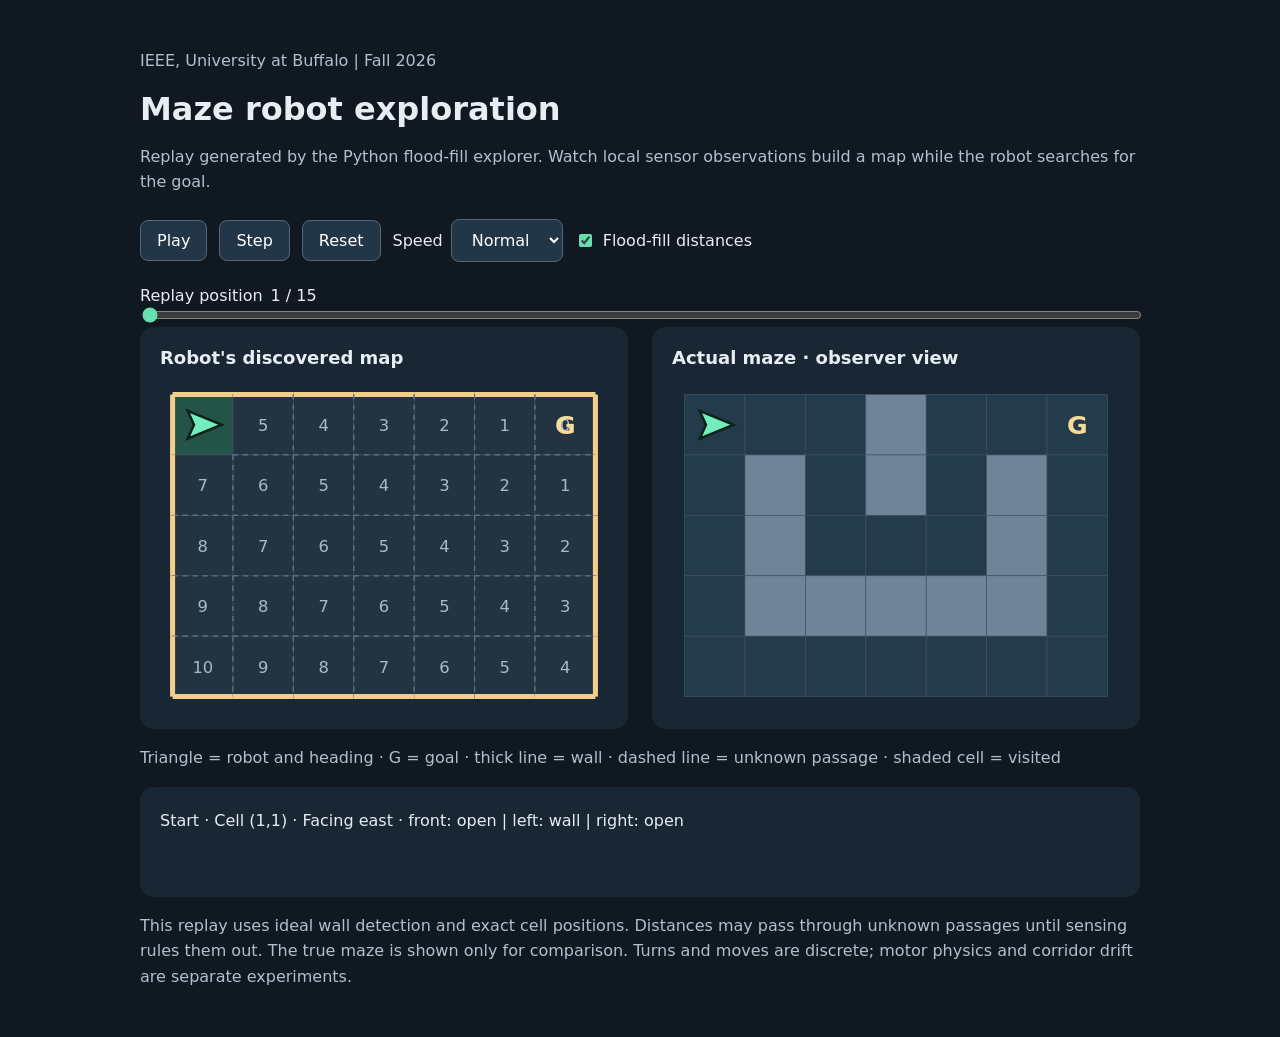
==== index.html @ 9948d383 "Publish visual simulation at GitHub Pages root" ====
<!doctype html>
<html lang="en"><meta charset="utf-8"><meta name="viewport" content="width=device-width,initial-scale=1">
<title>Maze robot exploration</title>
<style>
body{margin:0;background:#101922;color:#e6edf3;font:16px system-ui,sans-serif}main{max-width:1000px;margin:auto;padding:32px}h1{margin:8px 0}p{color:#afc0cf;line-height:1.6}.controls{display:flex;gap:12px;align-items:center;flex-wrap:wrap;margin:24px 0}button,select{font:inherit;padding:10px 16px;border:1px solid #536779;border-radius:8px;background:#233647;color:white;cursor:pointer}button:disabled{opacity:.45;cursor:default}input{max-width:100%;accent-color:#68dfb1}.maps{display:grid;grid-template-columns:1fr 1fr;gap:24px}.panel{padding:20px;background:#192734;border-radius:14px}svg{width:100%;height:auto;display:block}h2{font-size:18px;margin:0 0 14px}.status{min-height:70px;line-height:1.7}label{display:flex;gap:8px;align-items:center}#progress{width:100%}@media(max-width:650px){main{padding:18px}.maps{grid-template-columns:1fr}}
</style>
<main><p>IEEE, University at Buffalo | Fall 2026</p><h1>Maze robot exploration</h1>
<p>Replay generated by the Python flood-fill explorer. Watch local sensor observations build a map while the robot searches for the goal.</p>
<div class="controls"><button id="play">Play</button><button id="step">Step</button><button id="reset">Reset</button><label>Speed <select id="speed"><option value="1000">Slow</option><option value="500" selected>Normal</option><option value="180">Fast</option></select></label><label><input id="numbers" type="checkbox" checked>Flood-fill distances</label></div>
<label for="progress">Replay position <span id="frameLabel"></span></label><input id="progress" type="range" min="0" value="0">
<div class="maps"><section class="panel"><h2>Robot's discovered map</h2><svg id="known" role="img" aria-label="Discovered maze, with robot heading, walls, and flood-fill distances"></svg></section><section class="panel"><h2>Actual maze · observer view</h2><svg id="actual" role="img" aria-label="True maze layout, unavailable to the robot planner"></svg></section></div>
<p>Triangle = robot and heading · G = goal · thick line = wall · dashed line = unknown passage · shaded cell = visited</p>
<div class="panel status" id="status" aria-live="polite"></div>
<p>This replay uses ideal wall detection and exact cell positions. Distances may pass through unknown passages until sensing rules them out. The true maze is shown only for comparison. Turns and moves are discrete; motor physics and corridor drift are separate experiments.</p>
</main>
<script>
const data={"maze": ["#########", "#S..#..G#", "#.#.#.#.#", "#.#...#.#", "#.#####.#", "#.......#", "#########"], "start": [1, 1], "goal": [1, 7], "frames": [{"position": [1, 1], "heading": 1, "readings": [{"sensor": "front", "wall": false}, {"sensor": "left", "wall": true}, {"sensor": "right", "wall": false}], "visited": [[1, 1]], "walls": [[1, 1, 1, false], [1, 2, 3, false], [1, 1, 0, true], [1, 1, 2, false], [2, 1, 0, false]], "distances": [[1, 7, 0], [2, 7, 1], [1, 6, 1], [3, 7, 2], [2, 6, 2], [1, 5, 2], [4, 7, 3], [3, 6, 3], [2, 5, 3], [1, 4, 3], [5, 7, 4], [4, 6, 4], [3, 5, 4], [2, 4, 4], [1, 3, 4], [5, 6, 5], [4, 5, 5], [3, 4, 5], [2, 3, 5], [1, 2, 5], [5, 5, 6], [4, 4, 6], [3, 3, 6], [2, 2, 6], [1, 1, 6], [5, 4, 7], [4, 3, 7], [3, 2, 7], [2, 1, 7], [5, 3, 8], [4, 2, 8], [3, 1, 8], [5, 2, 9], [4, 1, 9], [5, 1, 10]]}, {"position": [1, 2], "heading": 1, "readings": [{"sensor": "front", "wall": false}, {"sensor": "left", "wall": true}, {"sensor": "right", "wall": true}], "visited": [[1, 1], [1, 2]], "walls": [[1, 1, 1, false], [1, 2, 3, false], [1, 1, 0, true], [1, 1, 2, false], [2, 1, 0, false], [1, 2, 1, false], [1, 3, 3, false], [1, 2, 0, true], [1, 2, 2, true], [2, 2, 0, true]], "distances": [[1, 7, 0], [2, 7, 1], [1, 6, 1], [3, 7, 2], [2, 6, 2], [1, 5, 2], [4, 7, 3], [3, 6, 3], [2, 5, 3], [1, 4, 3], [5, 7, 4], [4, 6, 4], [3, 5, 4], [2, 4, 4], [1, 3, 4], [5, 6, 5], [4, 5, 5], [3, 4, 5], [2, 3, 5], [1, 2, 5], [5, 5, 6], [4, 4, 6], [3, 3, 6], [2, 2, 6], [1, 1, 6], [5, 4, 7], [4, 3, 7], [3, 2, 7], [2, 1, 7], [5, 3, 8], [4, 2, 8], [3, 1, 8], [5, 2, 9], [4, 1, 9], [5, 1, 10]]}, {"position": [1, 3], "heading": 1, "readings": [{"sensor": "front", "wall": true}, {"sensor": "left", "wall": true}, {"sensor": "right", "wall": false}], "visited": [[1, 1], [1, 2], [1, 3]], "walls": [[1, 1, 1, false], [1, 2, 3, false], [1, 1, 0, true], [1, 1, 2, false], [2, 1, 0, false], [1, 2, 1, false], [1, 3, 3, false], [1, 2, 0, true], [1, 2, 2, true], [2, 2, 0, true], [1, 3, 1, true], [1, 4, 3, true], [1, 3, 0, true], [1, 3, 2, false], [2, 3, 0, false]], "distances": [[1, 7, 0], [2, 7, 1], [1, 6, 1], [3, 7, 2], [2, 6, 2], [1, 5, 2], [4, 7, 3], [3, 6, 3], [2, 5, 3], [1, 4, 3], [5, 7, 4], [4, 6, 4], [3, 5, 4], [2, 4, 4], [5, 6, 5], [4, 5, 5], [3, 4, 5], [2, 3, 5], [5, 5, 6], [4, 4, 6], [3, 3, 6], [1, 3, 6], [2, 2, 6], [5, 4, 7], [4, 3, 7], [3, 2, 7], [1, 2, 7], [2, 1, 7], [5, 3, 8], [4, 2, 8], [3, 1, 8], [1, 1, 8], [5, 2, 9], [4, 1, 9], [5, 1, 10]]}, {"position": [1, 3], "heading": 2, "readings": [{"sensor": "front", "wall": false}, {"sensor": "left", "wall": true}, {"sensor": "right", "wall": false}], "visited": [[1, 1], [1, 2], [1, 3]], "walls": [[1, 1, 1, false], [1, 2, 3, false], [1, 1, 0, true], [1, 1, 2, false], [2, 1, 0, false], [1, 2, 1, false], [1, 3, 3, false], [1, 2, 0, true], [1, 2, 2, true], [2, 2, 0, true], [1, 3, 1, true], [1, 4, 3, true], [1, 3, 0, true], [1, 3, 2, false], [2, 3, 0, false]], "distances": [[1, 7, 0], [2, 7, 1], [1, 6, 1], [3, 7, 2], [2, 6, 2], [1, 5, 2], [4, 7, 3], [3, 6, 3], [2, 5, 3], [1, 4, 3], [5, 7, 4], [4, 6, 4], [3, 5, 4], [2, 4, 4], [5, 6, 5], [4, 5, 5], [3, 4, 5], [2, 3, 5], [5, 5, 6], [4, 4, 6], [3, 3, 6], [1, 3, 6], [2, 2, 6], [5, 4, 7], [4, 3, 7], [3, 2, 7], [1, 2, 7], [2, 1, 7], [5, 3, 8], [4, 2, 8], [3, 1, 8], [1, 1, 8], [5, 2, 9], [4, 1, 9], [5, 1, 10]]}, {"position": [2, 3], "heading": 2, "readings": [{"sensor": "front", "wall": false}, {"sensor": "left", "wall": true}, {"sensor": "right", "wall": true}], "visited": [[1, 1], [1, 2], [1, 3], [2, 3]], "walls": [[1, 1, 1, false], [1, 2, 3, false], [1, 1, 0, true], [1, 1, 2, false], [2, 1, 0, false], [1, 2, 1, false], [1, 3, 3, false], [1, 2, 0, true], [1, 2, 2, true], [2, 2, 0, true], [1, 3, 1, true], [1, 4, 3, true], [1, 3, 0, true], [1, 3, 2, false], [2, 3, 0, false], [2, 3, 2, false], [3, 3, 0, false], [2, 3, 1, true], [2, 4, 3, true], [2, 3, 3, true], [2, 2, 1, true]], "distances": [[1, 7, 0], [2, 7, 1], [1, 6, 1], [3, 7, 2], [2, 6, 2], [1, 5, 2], [4, 7, 3], [3, 6, 3], [2, 5, 3], [1, 4, 3], [5, 7, 4], [4, 6, 4], [3, 5, 4], [2, 4, 4], [5, 6, 5], [4, 5, 5], [3, 4, 5], [5, 5, 6], [4, 4, 6], [3, 3, 6], [5, 4, 7], [4, 3, 7], [2, 3, 7], [3, 2, 7], [5, 3, 8], [4, 2, 8], [1, 3, 8], [2, 2, 8], [3, 1, 8], [5, 2, 9], [4, 1, 9], [1, 2, 9], [2, 1, 9], [5, 1, 10], [1, 1, 10]]}, {"position": [3, 3], "heading": 2, "readings": [{"sensor": "front", "wall": true}, {"sensor": "left", "wall": false}, {"sensor": "right", "wall": true}], "visited": [[1, 1], [1, 2], [1, 3], [2, 3], [3, 3]], "walls": [[1, 1, 1, false], [1, 2, 3, false], [1, 1, 0, true], [1, 1, 2, false], [2, 1, 0, false], [1, 2, 1, false], [1, 3, 3, false], [1, 2, 0, true], [1, 2, 2, true], [2, 2, 0, true], [1, 3, 1, true], [1, 4, 3, true], [1, 3, 0, true], [1, 3, 2, false], [2, 3, 0, false], [2, 3, 2, false], [3, 3, 0, false], [2, 3, 1, true], [2, 4, 3, true], [2, 3, 3, true], [2, 2, 1, true], [3, 3, 2, true], [4, 3, 0, true], [3, 3, 1, false], [3, 4, 3, false], [3, 3, 3, true], [3, 2, 1, true]], "distances": [[1, 7, 0], [2, 7, 1], [1, 6, 1], [3, 7, 2], [2, 6, 2], [1, 5, 2], [4, 7, 3], [3, 6, 3], [2, 5, 3], [1, 4, 3], [5, 7, 4], [4, 6, 4], [3, 5, 4], [2, 4, 4], [5, 6, 5], [4, 5, 5], [3, 4, 5], [5, 5, 6], [4, 4, 6], [3, 3, 6], [5, 4, 7], [4, 3, 7], [2, 3, 7], [5, 3, 8], [4, 2, 8], [1, 3, 8], [5, 2, 9], [3, 2, 9], [4, 1, 9], [1, 2, 9], [5, 1, 10], [2, 2, 10], [3, 1, 10], [1, 1, 10], [2, 1, 11]]}, {"position": [3, 3], "heading": 1, "readings": [{"sensor": "front", "wall": false}, {"sensor": "left", "wall": false}, {"sensor": "right", "wall": true}], "visited": [[1, 1], [1, 2], [1, 3], [2, 3], [3, 3]], "walls": [[1, 1, 1, false], [1, 2, 3, false], [1, 1, 0, true], [1, 1, 2, false], [2, 1, 0, false], [1, 2, 1, false], [1, 3, 3, false], [1, 2, 0, true], [1, 2, 2, true], [2, 2, 0, true], [1, 3, 1, true], [1, 4, 3, true], [1, 3, 0, true], [1, 3, 2, false], [2, 3, 0, false], [2, 3, 2, false], [3, 3, 0, false], [2, 3, 1, true], [2, 4, 3, true], [2, 3, 3, true], [2, 2, 1, true], [3, 3, 2, true], [4, 3, 0, true], [3, 3, 1, false], [3, 4, 3, false], [3, 3, 3, true], [3, 2, 1, true]], "distances": [[1, 7, 0], [2, 7, 1], [1, 6, 1], [3, 7, 2], [2, 6, 2], [1, 5, 2], [4, 7, 3], [3, 6, 3], [2, 5, 3], [1, 4, 3], [5, 7, 4], [4, 6, 4], [3, 5, 4], [2, 4, 4], [5, 6, 5], [4, 5, 5], [3, 4, 5], [5, 5, 6], [4, 4, 6], [3, 3, 6], [5, 4, 7], [4, 3, 7], [2, 3, 7], [5, 3, 8], [4, 2, 8], [1, 3, 8], [5, 2, 9], [3, 2, 9], [4, 1, 9], [1, 2, 9], [5, 1, 10], [2, 2, 10], [3, 1, 10], [1, 1, 10], [2, 1, 11]]}, {"position": [3, 4], "heading": 1, "readings": [{"sensor": "front", "wall": false}, {"sensor": "left", "wall": true}, {"sensor": "right", "wall": true}], "visited": [[1, 1], [1, 2], [1, 3], [2, 3], [3, 3], [3, 4]], "walls": [[1, 1, 1, false], [1, 2, 3, false], [1, 1, 0, true], [1, 1, 2, false], [2, 1, 0, false], [1, 2, 1, false], [1, 3, 3, false], [1, 2, 0, true], [1, 2, 2, true], [2, 2, 0, true], [1, 3, 1, true], [1, 4, 3, true], [1, 3, 0, true], [1, 3, 2, false], [2, 3, 0, false], [2, 3, 2, false], [3, 3, 0, false], [2, 3, 1, true], [2, 4, 3, true], [2, 3, 3, true], [2, 2, 1, true], [3, 3, 2, true], [4, 3, 0, true], [3, 3, 1, false], [3, 4, 3, false], [3, 3, 3, true], [3, 2, 1, true], [3, 4, 1, false], [3, 5, 3, false], [3, 4, 0, true], [2, 4, 2, true], [3, 4, 2, true], [4, 4, 0, true]], "distances": [[1, 7, 0], [2, 7, 1], [1, 6, 1], [3, 7, 2], [2, 6, 2], [1, 5, 2], [4, 7, 3], [3, 6, 3], [2, 5, 3], [1, 4, 3], [5, 7, 4], [4, 6, 4], [3, 5, 4], [2, 4, 4], [5, 6, 5], [4, 5, 5], [3, 4, 5], [5, 5, 6], [4, 4, 6], [3, 3, 6], [5, 4, 7], [4, 3, 7], [2, 3, 7], [5, 3, 8], [4, 2, 8], [1, 3, 8], [5, 2, 9], [3, 2, 9], [4, 1, 9], [1, 2, 9], [5, 1, 10], [2, 2, 10], [3, 1, 10], [1, 1, 10], [2, 1, 11]]}, {"position": [3, 5], "heading": 1, "readings": [{"sensor": "front", "wall": true}, {"sensor": "left", "wall": false}, {"sensor": "right", "wall": true}], "visited": [[1, 1], [1, 2], [1, 3], [2, 3], [3, 3], [3, 4], [3, 5]], "walls": [[1, 1, 1, false], [1, 2, 3, false], [1, 1, 0, true], [1, 1, 2, false], [2, 1, 0, false], [1, 2, 1, false], [1, 3, 3, false], [1, 2, 0, true], [1, 2, 2, true], [2, 2, 0, true], [1, 3, 1, true], [1, 4, 3, true], [1, 3, 0, true], [1, 3, 2, false], [2, 3, 0, false], [2, 3, 2, false], [3, 3, 0, false], [2, 3, 1, true], [2, 4, 3, true], [2, 3, 3, true], [2, 2, 1, true], [3, 3, 2, true], [4, 3, 0, true], [3, 3, 1, false], [3, 4, 3, false], [3, 3, 3, true], [3, 2, 1, true], [3, 4, 1, false], [3, 5, 3, false], [3, 4, 0, true], [2, 4, 2, true], [3, 4, 2, true], [4, 4, 0, true], [3, 5, 1, true], [3, 6, 3, true], [3, 5, 0, false], [2, 5, 2, false], [3, 5, 2, true], [4, 5, 0, true]], "distances": [[1, 7, 0], [2, 7, 1], [1, 6, 1], [3, 7, 2], [2, 6, 2], [1, 5, 2], [4, 7, 3], [3, 6, 3], [2, 5, 3], [1, 4, 3], [5, 7, 4], [4, 6, 4], [3, 5, 4], [2, 4, 4], [5, 6, 5], [4, 5, 5], [3, 4, 5], [5, 5, 6], [4, 4, 6], [3, 3, 6], [5, 4, 7], [4, 3, 7], [2, 3, 7], [5, 3, 8], [4, 2, 8], [1, 3, 8], [5, 2, 9], [3, 2, 9], [4, 1, 9], [1, 2, 9], [5, 1, 10], [2, 2, 10], [3, 1, 10], [1, 1, 10], [2, 1, 11]]}, {"position": [3, 5], "heading": 0, "readings": [{"sensor": "front", "wall": false}, {"sensor": "left", "wall": false}, {"sensor": "right", "wall": true}], "visited": [[1, 1], [1, 2], [1, 3], [2, 3], [3, 3], [3, 4], [3, 5]], "walls": [[1, 1, 1, false], [1, 2, 3, false], [1, 1, 0, true], [1, 1, 2, false], [2, 1, 0, false], [1, 2, 1, false], [1, 3, 3, false], [1, 2, 0, true], [1, 2, 2, true], [2, 2, 0, true], [1, 3, 1, true], [1, 4, 3, true], [1, 3, 0, true], [1, 3, 2, false], [2, 3, 0, false], [2, 3, 2, false], [3, 3, 0, false], [2, 3, 1, true], [2, 4, 3, true], [2, 3, 3, true], [2, 2, 1, true], [3, 3, 2, true], [4, 3, 0, true], [3, 3, 1, false], [3, 4, 3, false], [3, 3, 3, true], [3, 2, 1, true], [3, 4, 1, false], [3, 5, 3, false], [3, 4, 0, true], [2, 4, 2, true], [3, 4, 2, true], [4, 4, 0, true], [3, 5, 1, true], [3, 6, 3, true], [3, 5, 0, false], [2, 5, 2, false], [3, 5, 2, true], [4, 5, 0, true]], "distances": [[1, 7, 0], [2, 7, 1], [1, 6, 1], [3, 7, 2], [2, 6, 2], [1, 5, 2], [4, 7, 3], [3, 6, 3], [2, 5, 3], [1, 4, 3], [5, 7, 4], [4, 6, 4], [3, 5, 4], [2, 4, 4], [5, 6, 5], [4, 5, 5], [3, 4, 5], [5, 5, 6], [4, 4, 6], [3, 3, 6], [5, 4, 7], [4, 3, 7], [2, 3, 7], [5, 3, 8], [4, 2, 8], [1, 3, 8], [5, 2, 9], [3, 2, 9], [4, 1, 9], [1, 2, 9], [5, 1, 10], [2, 2, 10], [3, 1, 10], [1, 1, 10], [2, 1, 11]]}, {"position": [2, 5], "heading": 0, "readings": [{"sensor": "front", "wall": false}, {"sensor": "left", "wall": true}, {"sensor": "right", "wall": true}], "visited": [[1, 1], [1, 2], [1, 3], [2, 3], [2, 5], [3, 3], [3, 4], [3, 5]], "walls": [[1, 1, 1, false], [1, 2, 3, false], [1, 1, 0, true], [1, 1, 2, false], [2, 1, 0, false], [1, 2, 1, false], [1, 3, 3, false], [1, 2, 0, true], [1, 2, 2, true], [2, 2, 0, true], [1, 3, 1, true], [1, 4, 3, true], [1, 3, 0, true], [1, 3, 2, false], [2, 3, 0, false], [2, 3, 2, false], [3, 3, 0, false], [2, 3, 1, true], [2, 4, 3, true], [2, 3, 3, true], [2, 2, 1, true], [3, 3, 2, true], [4, 3, 0, true], [3, 3, 1, false], [3, 4, 3, false], [3, 3, 3, true], [3, 2, 1, true], [3, 4, 1, false], [3, 5, 3, false], [3, 4, 0, true], [2, 4, 2, true], [3, 4, 2, true], [4, 4, 0, true], [3, 5, 1, true], [3, 6, 3, true], [3, 5, 0, false], [2, 5, 2, false], [3, 5, 2, true], [4, 5, 0, true], [2, 5, 0, false], [1, 5, 2, false], [2, 5, 3, true], [2, 4, 1, true], [2, 5, 1, true], [2, 6, 3, true]], "distances": [[1, 7, 0], [2, 7, 1], [1, 6, 1], [3, 7, 2], [2, 6, 2], [1, 5, 2], [4, 7, 3], [3, 6, 3], [2, 5, 3], [1, 4, 3], [5, 7, 4], [4, 6, 4], [3, 5, 4], [2, 4, 4], [5, 6, 5], [4, 5, 5], [3, 4, 5], [5, 5, 6], [4, 4, 6], [3, 3, 6], [5, 4, 7], [4, 3, 7], [2, 3, 7], [5, 3, 8], [4, 2, 8], [1, 3, 8], [5, 2, 9], [3, 2, 9], [4, 1, 9], [1, 2, 9], [5, 1, 10], [2, 2, 10], [3, 1, 10], [1, 1, 10], [2, 1, 11]]}, {"position": [1, 5], "heading": 0, "readings": [{"sensor": "front", "wall": true}, {"sensor": "left", "wall": true}, {"sensor": "right", "wall": false}], "visited": [[1, 1], [1, 2], [1, 3], [1, 5], [2, 3], [2, 5], [3, 3], [3, 4], [3, 5]], "walls": [[1, 1, 1, false], [1, 2, 3, false], [1, 1, 0, true], [1, 1, 2, false], [2, 1, 0, false], [1, 2, 1, false], [1, 3, 3, false], [1, 2, 0, true], [1, 2, 2, true], [2, 2, 0, true], [1, 3, 1, true], [1, 4, 3, true], [1, 3, 0, true], [1, 3, 2, false], [2, 3, 0, false], [2, 3, 2, false], [3, 3, 0, false], [2, 3, 1, true], [2, 4, 3, true], [2, 3, 3, true], [2, 2, 1, true], [3, 3, 2, true], [4, 3, 0, true], [3, 3, 1, false], [3, 4, 3, false], [3, 3, 3, true], [3, 2, 1, true], [3, 4, 1, false], [3, 5, 3, false], [3, 4, 0, true], [2, 4, 2, true], [3, 4, 2, true], [4, 4, 0, true], [3, 5, 1, true], [3, 6, 3, true], [3, 5, 0, false], [2, 5, 2, false], [3, 5, 2, true], [4, 5, 0, true], [2, 5, 0, false], [1, 5, 2, false], [2, 5, 3, true], [2, 4, 1, true], [2, 5, 1, true], [2, 6, 3, true], [1, 5, 0, true], [1, 5, 3, true], [1, 4, 1, true], [1, 5, 1, false], [1, 6, 3, false]], "distances": [[1, 7, 0], [2, 7, 1], [1, 6, 1], [3, 7, 2], [2, 6, 2], [1, 5, 2], [4, 7, 3], [3, 6, 3], [2, 5, 3], [5, 7, 4], [4, 6, 4], [3, 5, 4], [5, 6, 5], [4, 5, 5], [3, 4, 5], [5, 5, 6], [4, 4, 6], [3, 3, 6], [5, 4, 7], [4, 3, 7], [2, 3, 7], [5, 3, 8], [4, 2, 8], [1, 3, 8], [5, 2, 9], [3, 2, 9], [4, 1, 9], [1, 2, 9], [5, 1, 10], [2, 2, 10], [3, 1, 10], [1, 1, 10], [2, 1, 11]]}, {"position": [1, 5], "heading": 1, "readings": [{"sensor": "front", "wall": false}, {"sensor": "left", "wall": true}, {"sensor": "right", "wall": false}], "visited": [[1, 1], [1, 2], [1, 3], [1, 5], [2, 3], [2, 5], [3, 3], [3, 4], [3, 5]], "walls": [[1, 1, 1, false], [1, 2, 3, false], [1, 1, 0, true], [1, 1, 2, false], [2, 1, 0, false], [1, 2, 1, false], [1, 3, 3, false], [1, 2, 0, true], [1, 2, 2, true], [2, 2, 0, true], [1, 3, 1, true], [1, 4, 3, true], [1, 3, 0, true], [1, 3, 2, false], [2, 3, 0, false], [2, 3, 2, false], [3, 3, 0, false], [2, 3, 1, true], [2, 4, 3, true], [2, 3, 3, true], [2, 2, 1, true], [3, 3, 2, true], [4, 3, 0, true], [3, 3, 1, false], [3, 4, 3, false], [3, 3, 3, true], [3, 2, 1, true], [3, 4, 1, false], [3, 5, 3, false], [3, 4, 0, true], [2, 4, 2, true], [3, 4, 2, true], [4, 4, 0, true], [3, 5, 1, true], [3, 6, 3, true], [3, 5, 0, false], [2, 5, 2, false], [3, 5, 2, true], [4, 5, 0, true], [2, 5, 0, false], [1, 5, 2, false], [2, 5, 3, true], [2, 4, 1, true], [2, 5, 1, true], [2, 6, 3, true], [1, 5, 0, true], [1, 5, 3, true], [1, 4, 1, true], [1, 5, 1, false], [1, 6, 3, false]], "distances": [[1, 7, 0], [2, 7, 1], [1, 6, 1], [3, 7, 2], [2, 6, 2], [1, 5, 2], [4, 7, 3], [3, 6, 3], [2, 5, 3], [5, 7, 4], [4, 6, 4], [3, 5, 4], [5, 6, 5], [4, 5, 5], [3, 4, 5], [5, 5, 6], [4, 4, 6], [3, 3, 6], [5, 4, 7], [4, 3, 7], [2, 3, 7], [5, 3, 8], [4, 2, 8], [1, 3, 8], [5, 2, 9], [3, 2, 9], [4, 1, 9], [1, 2, 9], [5, 1, 10], [2, 2, 10], [3, 1, 10], [1, 1, 10], [2, 1, 11]]}, {"position": [1, 6], "heading": 1, "readings": [{"sensor": "front", "wall": false}, {"sensor": "left", "wall": true}, {"sensor": "right", "wall": true}], "visited": [[1, 1], [1, 2], [1, 3], [1, 5], [1, 6], [2, 3], [2, 5], [3, 3], [3, 4], [3, 5]], "walls": [[1, 1, 1, false], [1, 2, 3, false], [1, 1, 0, true], [1, 1, 2, false], [2, 1, 0, false], [1, 2, 1, false], [1, 3, 3, false], [1, 2, 0, true], [1, 2, 2, true], [2, 2, 0, true], [1, 3, 1, true], [1, 4, 3, true], [1, 3, 0, true], [1, 3, 2, false], [2, 3, 0, false], [2, 3, 2, false], [3, 3, 0, false], [2, 3, 1, true], [2, 4, 3, true], [2, 3, 3, true], [2, 2, 1, true], [3, 3, 2, true], [4, 3, 0, true], [3, 3, 1, false], [3, 4, 3, false], [3, 3, 3, true], [3, 2, 1, true], [3, 4, 1, false], [3, 5, 3, false], [3, 4, 0, true], [2, 4, 2, true], [3, 4, 2, true], [4, 4, 0, true], [3, 5, 1, true], [3, 6, 3, true], [3, 5, 0, false], [2, 5, 2, false], [3, 5, 2, true], [4, 5, 0, true], [2, 5, 0, false], [1, 5, 2, false], [2, 5, 3, true], [2, 4, 1, true], [2, 5, 1, true], [2, 6, 3, true], [1, 5, 0, true], [1, 5, 3, true], [1, 4, 1, true], [1, 5, 1, false], [1, 6, 3, false], [1, 6, 1, false], [1, 7, 3, false], [1, 6, 0, true], [1, 6, 2, true], [2, 6, 0, true]], "distances": [[1, 7, 0], [2, 7, 1], [1, 6, 1], [3, 7, 2], [2, 6, 2], [1, 5, 2], [4, 7, 3], [3, 6, 3], [2, 5, 3], [5, 7, 4], [4, 6, 4], [3, 5, 4], [5, 6, 5], [4, 5, 5], [3, 4, 5], [5, 5, 6], [4, 4, 6], [3, 3, 6], [5, 4, 7], [4, 3, 7], [2, 3, 7], [5, 3, 8], [4, 2, 8], [1, 3, 8], [5, 2, 9], [3, 2, 9], [4, 1, 9], [1, 2, 9], [5, 1, 10], [2, 2, 10], [3, 1, 10], [1, 1, 10], [2, 1, 11]]}, {"position": [1, 7], "heading": 1, "readings": [{"sensor": "front", "wall": true}, {"sensor": "left", "wall": true}, {"sensor": "right", "wall": false}], "visited": [[1, 1], [1, 2], [1, 3], [1, 5], [1, 6], [1, 7], [2, 3], [2, 5], [3, 3], [3, 4], [3, 5]], "walls": [[1, 1, 1, false], [1, 2, 3, false], [1, 1, 0, true], [1, 1, 2, false], [2, 1, 0, false], [1, 2, 1, false], [1, 3, 3, false], [1, 2, 0, true], [1, 2, 2, true], [2, 2, 0, true], [1, 3, 1, true], [1, 4, 3, true], [1, 3, 0, true], [1, 3, 2, false], [2, 3, 0, false], [2, 3, 2, false], [3, 3, 0, false], [2, 3, 1, true], [2, 4, 3, true], [2, 3, 3, true], [2, 2, 1, true], [3, 3, 2, true], [4, 3, 0, true], [3, 3, 1, false], [3, 4, 3, false], [3, 3, 3, true], [3, 2, 1, true], [3, 4, 1, false], [3, 5, 3, false], [3, 4, 0, true], [2, 4, 2, true], [3, 4, 2, true], [4, 4, 0, true], [3, 5, 1, true], [3, 6, 3, true], [3, 5, 0, false], [2, 5, 2, false], [3, 5, 2, true], [4, 5, 0, true], [2, 5, 0, false], [1, 5, 2, false], [2, 5, 3, true], [2, 4, 1, true], [2, 5, 1, true], [2, 6, 3, true], [1, 5, 0, true], [1, 5, 3, true], [1, 4, 1, true], [1, 5, 1, false], [1, 6, 3, false], [1, 6, 1, false], [1, 7, 3, false], [1, 6, 0, true], [1, 6, 2, true], [2, 6, 0, true], [1, 7, 1, true], [1, 7, 0, true], [1, 7, 2, false], [2, 7, 0, false]], "distances": [[1, 7, 0], [2, 7, 1], [1, 6, 1], [3, 7, 2], [2, 6, 2], [1, 5, 2], [4, 7, 3], [3, 6, 3], [2, 5, 3], [5, 7, 4], [4, 6, 4], [3, 5, 4], [5, 6, 5], [4, 5, 5], [3, 4, 5], [5, 5, 6], [4, 4, 6], [3, 3, 6], [5, 4, 7], [4, 3, 7], [2, 3, 7], [5, 3, 8], [4, 2, 8], [1, 3, 8], [5, 2, 9], [3, 2, 9], [4, 1, 9], [1, 2, 9], [5, 1, 10], [2, 2, 10], [3, 1, 10], [1, 1, 10], [2, 1, 11]]}], "moves": 10};
if(!data){document.getElementById('status').textContent='Run python export_visual.py, then open visual_sim.html.';}
else {
let frame=0,timer=null;const $=id=>document.getElementById(id),ns='http://www.w3.org/2000/svg';
function element(tag,attributes,parent,text){let node=document.createElementNS(ns,tag);for(const [k,v]of Object.entries(attributes))node.setAttribute(k,v);if(text!==undefined)node.textContent=text;parent.appendChild(node);return node;}
function draw(id,truth){const svg=$(id),f=data.frames[frame],rows=data.maze.length-2,cols=data.maze[0].length-2,s=48,p=10;svg.replaceChildren();svg.setAttribute('viewBox',`0 0 ${cols*s+2*p} ${rows*s+2*p}`);const visited=new Set(f.visited.map(c=>c.join(','))),walls=new Map(f.walls.map(([r,c,d,w])=>[`${r},${c},${d}`,w])),dist=new Map(f.distances.map(([r,c,n])=>[`${r},${c}`,n]));
for(let r=1;r<=rows;r++)for(let c=1;c<=cols;c++){let x=p+(c-1)*s,y=p+(r-1)*s,key=`${r},${c}`;element('rect',{x,y,width:s,height:s,fill:truth?(data.maze[r][c]==='#'?'#708499':'#243b4b'):(visited.has(key)?'#245448':'#233342'),stroke:'#425466','stroke-width':.5},svg);if(!truth&&$('numbers').checked&&dist.has(key))element('text',{x:x+s/2,y:y+s/2+5,'text-anchor':'middle',fill:'#a7bbca','font-size':13},svg,dist.get(key));
if(!truth)for(let d=0;d<4;d++){const boundary=(d===0&&r===1)||(d===1&&c===cols)||(d===2&&r===rows)||(d===3&&c===1);const wall=boundary?true:walls.get(`${key},${d}`);if(wall===false)continue;const ends=[[x,y,x+s,y],[x+s,y,x+s,y+s],[x,y+s,x+s,y+s],[x,y,x,y+s]][d];element('line',{x1:ends[0],y1:ends[1],x2:ends[2],y2:ends[3],stroke:wall?'#f1cf8b':'#607183','stroke-width':wall?4:1,'stroke-dasharray':wall?'none':'4 4'},svg);}}
let [gr,gc]=data.goal;element('text',{x:p+(gc-.5)*s,y:p+(gr-.5)*s+7,'text-anchor':'middle',fill:'#f7db99','font-size':20,'font-weight':'bold'},svg,'G');const[r,c]=f.position,cx=p+(c-.5)*s,cy=p+(r-.5)*s;element('polygon',{points:'0,-15 11,12 0,7 -11,12',transform:`translate(${cx} ${cy}) rotate(${f.heading*90})`,fill:'#72efbf',stroke:'#0d201a','stroke-width':2},svg);}
function render(){const f=data.frames[frame];draw('known',false);draw('actual',true);$('progress').value=frame;$('frameLabel').textContent=`${frame+1} / ${data.frames.length}`;$('step').disabled=frame===data.frames.length-1;const previous=frame?data.frames[frame-1]:null;let action=!previous?'Start':previous.position.join(',')===f.position.join(',')?'Turn and re-sense':'Move, sense, and replan';$('status').textContent=`${action} · Cell (${f.position}) · Facing ${['north','east','south','west'][f.heading]} · ${f.readings.map(v=>v.sensor+': '+(v.wall?'wall':'open')).join(' | ')}${frame===data.frames.length-1?' · Goal reached in '+data.moves+' moves.':''}`;}
function pause(){clearInterval(timer);timer=null;$('play').textContent='Play';}
function advance(){if(frame<data.frames.length-1){frame++;render();}if(frame===data.frames.length-1)pause();}
function play(){if(frame===data.frames.length-1)frame=0;render();$('play').textContent='Pause';timer=setInterval(advance,Number($('speed').value));}
$('play').onclick=()=>timer?pause():play();$('step').onclick=()=>{pause();advance();};$('reset').onclick=()=>{pause();frame=0;render();};$('progress').max=data.frames.length-1;$('progress').oninput=()=>{pause();frame=Number($('progress').value);render();};$('numbers').onchange=render;$('speed').onchange=()=>{if(timer){pause();play();}};render();
}
</script></html>
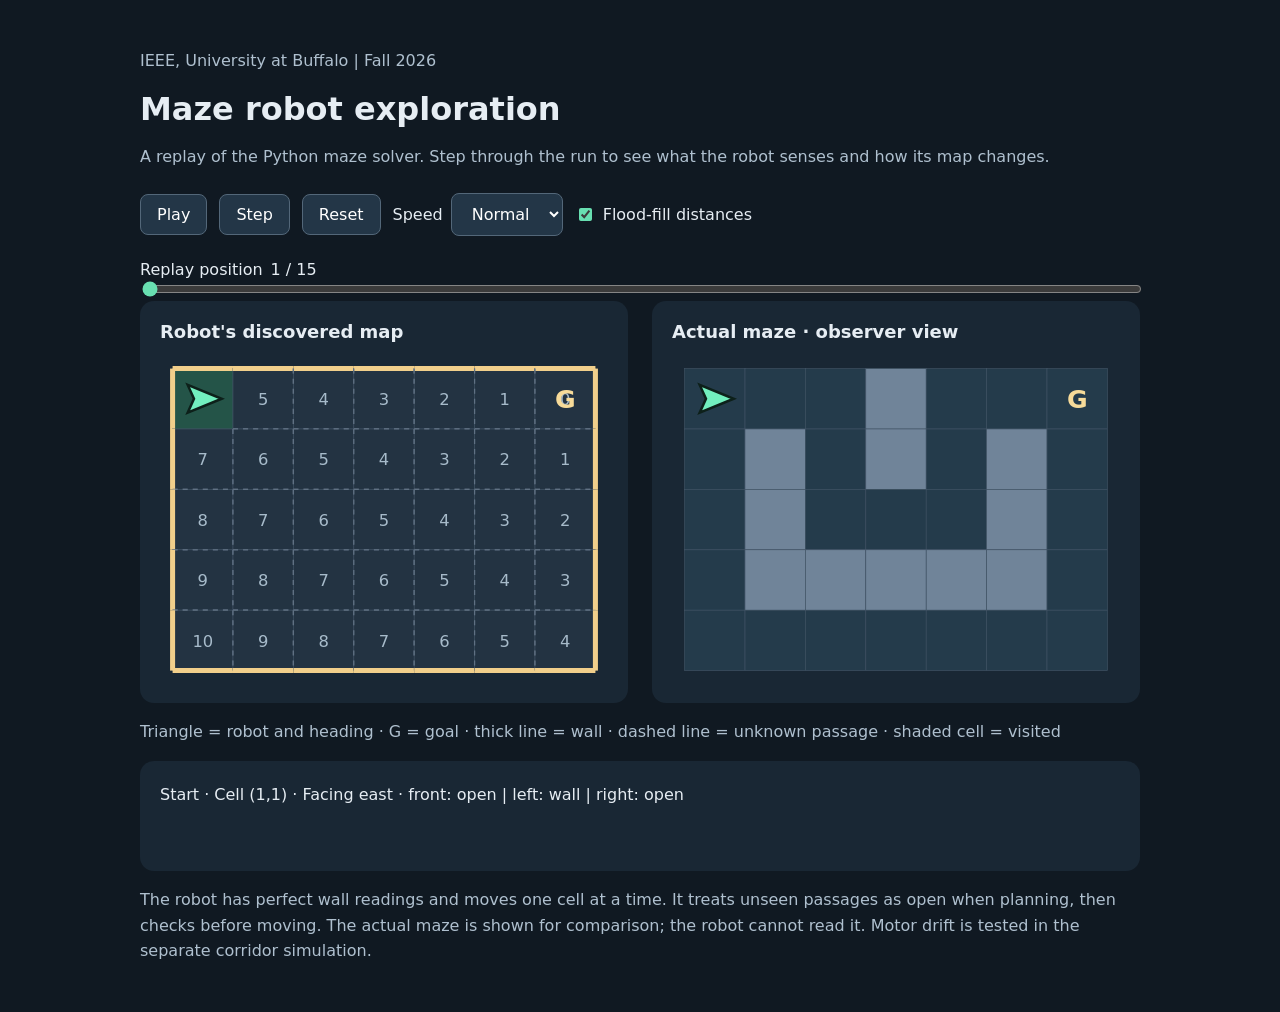
==== commit df61d124: "fix: reject mazes with no interior cells" ====
--- a/index.html
+++ b/index.html
@@ -1,32 +1,6674 @@
-<!doctype html>
-<html lang="en"><meta charset="utf-8"><meta name="viewport" content="width=device-width,initial-scale=1">
-<title>Maze robot exploration</title>
-<style>
-body{margin:0;background:#101922;color:#e6edf3;font:16px system-ui,sans-serif}main{max-width:1000px;margin:auto;padding:32px}h1{margin:8px 0}p{color:#afc0cf;line-height:1.6}.controls{display:flex;gap:12px;align-items:center;flex-wrap:wrap;margin:24px 0}button,select{font:inherit;padding:10px 16px;border:1px solid #536779;border-radius:8px;background:#233647;color:white;cursor:pointer}button:disabled{opacity:.45;cursor:default}input{max-width:100%;accent-color:#68dfb1}.maps{display:grid;grid-template-columns:1fr 1fr;gap:24px}.panel{padding:20px;background:#192734;border-radius:14px}svg{width:100%;height:auto;display:block}h2{font-size:18px;margin:0 0 14px}.status{min-height:70px;line-height:1.7}label{display:flex;gap:8px;align-items:center}#progress{width:100%}@media(max-width:650px){main{padding:18px}.maps{grid-template-columns:1fr}}
-</style>
-<main><p>IEEE, University at Buffalo | Fall 2026</p><h1>Maze robot exploration</h1>
-<p>Replay generated by the Python flood-fill explorer. Watch local sensor observations build a map while the robot searches for the goal.</p>
-<div class="controls"><button id="play">Play</button><button id="step">Step</button><button id="reset">Reset</button><label>Speed <select id="speed"><option value="1000">Slow</option><option value="500" selected>Normal</option><option value="180">Fast</option></select></label><label><input id="numbers" type="checkbox" checked>Flood-fill distances</label></div>
-<label for="progress">Replay position <span id="frameLabel"></span></label><input id="progress" type="range" min="0" value="0">
-<div class="maps"><section class="panel"><h2>Robot's discovered map</h2><svg id="known" role="img" aria-label="Discovered maze, with robot heading, walls, and flood-fill distances"></svg></section><section class="panel"><h2>Actual maze · observer view</h2><svg id="actual" role="img" aria-label="True maze layout, unavailable to the robot planner"></svg></section></div>
-<p>Triangle = robot and heading · G = goal · thick line = wall · dashed line = unknown passage · shaded cell = visited</p>
-<div class="panel status" id="status" aria-live="polite"></div>
-<p>This replay uses ideal wall detection and exact cell positions. Distances may pass through unknown passages until sensing rules them out. The true maze is shown only for comparison. Turns and moves are discrete; motor physics and corridor drift are separate experiments.</p>
-</main>
-<script>
-const data={"maze": ["#########", "#S..#..G#", "#.#.#.#.#", "#.#...#.#", "#.#####.#", "#.......#", "#########"], "start": [1, 1], "goal": [1, 7], "frames": [{"position": [1, 1], "heading": 1, "readings": [{"sensor": "front", "wall": false}, {"sensor": "left", "wall": true}, {"sensor": "right", "wall": false}], "visited": [[1, 1]], "walls": [[1, 1, 1, false], [1, 2, 3, false], [1, 1, 0, true], [1, 1, 2, false], [2, 1, 0, false]], "distances": [[1, 7, 0], [2, 7, 1], [1, 6, 1], [3, 7, 2], [2, 6, 2], [1, 5, 2], [4, 7, 3], [3, 6, 3], [2, 5, 3], [1, 4, 3], [5, 7, 4], [4, 6, 4], [3, 5, 4], [2, 4, 4], [1, 3, 4], [5, 6, 5], [4, 5, 5], [3, 4, 5], [2, 3, 5], [1, 2, 5], [5, 5, 6], [4, 4, 6], [3, 3, 6], [2, 2, 6], [1, 1, 6], [5, 4, 7], [4, 3, 7], [3, 2, 7], [2, 1, 7], [5, 3, 8], [4, 2, 8], [3, 1, 8], [5, 2, 9], [4, 1, 9], [5, 1, 10]]}, {"position": [1, 2], "heading": 1, "readings": [{"sensor": "front", "wall": false}, {"sensor": "left", "wall": true}, {"sensor": "right", "wall": true}], "visited": [[1, 1], [1, 2]], "walls": [[1, 1, 1, false], [1, 2, 3, false], [1, 1, 0, true], [1, 1, 2, false], [2, 1, 0, false], [1, 2, 1, false], [1, 3, 3, false], [1, 2, 0, true], [1, 2, 2, true], [2, 2, 0, true]], "distances": [[1, 7, 0], [2, 7, 1], [1, 6, 1], [3, 7, 2], [2, 6, 2], [1, 5, 2], [4, 7, 3], [3, 6, 3], [2, 5, 3], [1, 4, 3], [5, 7, 4], [4, 6, 4], [3, 5, 4], [2, 4, 4], [1, 3, 4], [5, 6, 5], [4, 5, 5], [3, 4, 5], [2, 3, 5], [1, 2, 5], [5, 5, 6], [4, 4, 6], [3, 3, 6], [2, 2, 6], [1, 1, 6], [5, 4, 7], [4, 3, 7], [3, 2, 7], [2, 1, 7], [5, 3, 8], [4, 2, 8], [3, 1, 8], [5, 2, 9], [4, 1, 9], [5, 1, 10]]}, {"position": [1, 3], "heading": 1, "readings": [{"sensor": "front", "wall": true}, {"sensor": "left", "wall": true}, {"sensor": "right", "wall": false}], "visited": [[1, 1], [1, 2], [1, 3]], "walls": [[1, 1, 1, false], [1, 2, 3, false], [1, 1, 0, true], [1, 1, 2, false], [2, 1, 0, false], [1, 2, 1, false], [1, 3, 3, false], [1, 2, 0, true], [1, 2, 2, true], [2, 2, 0, true], [1, 3, 1, true], [1, 4, 3, true], [1, 3, 0, true], [1, 3, 2, false], [2, 3, 0, false]], "distances": [[1, 7, 0], [2, 7, 1], [1, 6, 1], [3, 7, 2], [2, 6, 2], [1, 5, 2], [4, 7, 3], [3, 6, 3], [2, 5, 3], [1, 4, 3], [5, 7, 4], [4, 6, 4], [3, 5, 4], [2, 4, 4], [5, 6, 5], [4, 5, 5], [3, 4, 5], [2, 3, 5], [5, 5, 6], [4, 4, 6], [3, 3, 6], [1, 3, 6], [2, 2, 6], [5, 4, 7], [4, 3, 7], [3, 2, 7], [1, 2, 7], [2, 1, 7], [5, 3, 8], [4, 2, 8], [3, 1, 8], [1, 1, 8], [5, 2, 9], [4, 1, 9], [5, 1, 10]]}, {"position": [1, 3], "heading": 2, "readings": [{"sensor": "front", "wall": false}, {"sensor": "left", "wall": true}, {"sensor": "right", "wall": false}], "visited": [[1, 1], [1, 2], [1, 3]], "walls": [[1, 1, 1, false], [1, 2, 3, false], [1, 1, 0, true], [1, 1, 2, false], [2, 1, 0, false], [1, 2, 1, false], [1, 3, 3, false], [1, 2, 0, true], [1, 2, 2, true], [2, 2, 0, true], [1, 3, 1, true], [1, 4, 3, true], [1, 3, 0, true], [1, 3, 2, false], [2, 3, 0, false]], "distances": [[1, 7, 0], [2, 7, 1], [1, 6, 1], [3, 7, 2], [2, 6, 2], [1, 5, 2], [4, 7, 3], [3, 6, 3], [2, 5, 3], [1, 4, 3], [5, 7, 4], [4, 6, 4], [3, 5, 4], [2, 4, 4], [5, 6, 5], [4, 5, 5], [3, 4, 5], [2, 3, 5], [5, 5, 6], [4, 4, 6], [3, 3, 6], [1, 3, 6], [2, 2, 6], [5, 4, 7], [4, 3, 7], [3, 2, 7], [1, 2, 7], [2, 1, 7], [5, 3, 8], [4, 2, 8], [3, 1, 8], [1, 1, 8], [5, 2, 9], [4, 1, 9], [5, 1, 10]]}, {"position": [2, 3], "heading": 2, "readings": [{"sensor": "front", "wall": false}, {"sensor": "left", "wall": true}, {"sensor": "right", "wall": true}], "visited": [[1, 1], [1, 2], [1, 3], [2, 3]], "walls": [[1, 1, 1, false], [1, 2, 3, false], [1, 1, 0, true], [1, 1, 2, false], [2, 1, 0, false], [1, 2, 1, false], [1, 3, 3, false], [1, 2, 0, true], [1, 2, 2, true], [2, 2, 0, true], [1, 3, 1, true], [1, 4, 3, true], [1, 3, 0, true], [1, 3, 2, false], [2, 3, 0, false], [2, 3, 2, false], [3, 3, 0, false], [2, 3, 1, true], [2, 4, 3, true], [2, 3, 3, true], [2, 2, 1, true]], "distances": [[1, 7, 0], [2, 7, 1], [1, 6, 1], [3, 7, 2], [2, 6, 2], [1, 5, 2], [4, 7, 3], [3, 6, 3], [2, 5, 3], [1, 4, 3], [5, 7, 4], [4, 6, 4], [3, 5, 4], [2, 4, 4], [5, 6, 5], [4, 5, 5], [3, 4, 5], [5, 5, 6], [4, 4, 6], [3, 3, 6], [5, 4, 7], [4, 3, 7], [2, 3, 7], [3, 2, 7], [5, 3, 8], [4, 2, 8], [1, 3, 8], [2, 2, 8], [3, 1, 8], [5, 2, 9], [4, 1, 9], [1, 2, 9], [2, 1, 9], [5, 1, 10], [1, 1, 10]]}, {"position": [3, 3], "heading": 2, "readings": [{"sensor": "front", "wall": true}, {"sensor": "left", "wall": false}, {"sensor": "right", "wall": true}], "visited": [[1, 1], [1, 2], [1, 3], [2, 3], [3, 3]], "walls": [[1, 1, 1, false], [1, 2, 3, false], [1, 1, 0, true], [1, 1, 2, false], [2, 1, 0, false], [1, 2, 1, false], [1, 3, 3, false], [1, 2, 0, true], [1, 2, 2, true], [2, 2, 0, true], [1, 3, 1, true], [1, 4, 3, true], [1, 3, 0, true], [1, 3, 2, false], [2, 3, 0, false], [2, 3, 2, false], [3, 3, 0, false], [2, 3, 1, true], [2, 4, 3, true], [2, 3, 3, true], [2, 2, 1, true], [3, 3, 2, true], [4, 3, 0, true], [3, 3, 1, false], [3, 4, 3, false], [3, 3, 3, true], [3, 2, 1, true]], "distances": [[1, 7, 0], [2, 7, 1], [1, 6, 1], [3, 7, 2], [2, 6, 2], [1, 5, 2], [4, 7, 3], [3, 6, 3], [2, 5, 3], [1, 4, 3], [5, 7, 4], [4, 6, 4], [3, 5, 4], [2, 4, 4], [5, 6, 5], [4, 5, 5], [3, 4, 5], [5, 5, 6], [4, 4, 6], [3, 3, 6], [5, 4, 7], [4, 3, 7], [2, 3, 7], [5, 3, 8], [4, 2, 8], [1, 3, 8], [5, 2, 9], [3, 2, 9], [4, 1, 9], [1, 2, 9], [5, 1, 10], [2, 2, 10], [3, 1, 10], [1, 1, 10], [2, 1, 11]]}, {"position": [3, 3], "heading": 1, "readings": [{"sensor": "front", "wall": false}, {"sensor": "left", "wall": false}, {"sensor": "right", "wall": true}], "visited": [[1, 1], [1, 2], [1, 3], [2, 3], [3, 3]], "walls": [[1, 1, 1, false], [1, 2, 3, false], [1, 1, 0, true], [1, 1, 2, false], [2, 1, 0, false], [1, 2, 1, false], [1, 3, 3, false], [1, 2, 0, true], [1, 2, 2, true], [2, 2, 0, true], [1, 3, 1, true], [1, 4, 3, true], [1, 3, 0, true], [1, 3, 2, false], [2, 3, 0, false], [2, 3, 2, false], [3, 3, 0, false], [2, 3, 1, true], [2, 4, 3, true], [2, 3, 3, true], [2, 2, 1, true], [3, 3, 2, true], [4, 3, 0, true], [3, 3, 1, false], [3, 4, 3, false], [3, 3, 3, true], [3, 2, 1, true]], "distances": [[1, 7, 0], [2, 7, 1], [1, 6, 1], [3, 7, 2], [2, 6, 2], [1, 5, 2], [4, 7, 3], [3, 6, 3], [2, 5, 3], [1, 4, 3], [5, 7, 4], [4, 6, 4], [3, 5, 4], [2, 4, 4], [5, 6, 5], [4, 5, 5], [3, 4, 5], [5, 5, 6], [4, 4, 6], [3, 3, 6], [5, 4, 7], [4, 3, 7], [2, 3, 7], [5, 3, 8], [4, 2, 8], [1, 3, 8], [5, 2, 9], [3, 2, 9], [4, 1, 9], [1, 2, 9], [5, 1, 10], [2, 2, 10], [3, 1, 10], [1, 1, 10], [2, 1, 11]]}, {"position": [3, 4], "heading": 1, "readings": [{"sensor": "front", "wall": false}, {"sensor": "left", "wall": true}, {"sensor": "right", "wall": true}], "visited": [[1, 1], [1, 2], [1, 3], [2, 3], [3, 3], [3, 4]], "walls": [[1, 1, 1, false], [1, 2, 3, false], [1, 1, 0, true], [1, 1, 2, false], [2, 1, 0, false], [1, 2, 1, false], [1, 3, 3, false], [1, 2, 0, true], [1, 2, 2, true], [2, 2, 0, true], [1, 3, 1, true], [1, 4, 3, true], [1, 3, 0, true], [1, 3, 2, false], [2, 3, 0, false], [2, 3, 2, false], [3, 3, 0, false], [2, 3, 1, true], [2, 4, 3, true], [2, 3, 3, true], [2, 2, 1, true], [3, 3, 2, true], [4, 3, 0, true], [3, 3, 1, false], [3, 4, 3, false], [3, 3, 3, true], [3, 2, 1, true], [3, 4, 1, false], [3, 5, 3, false], [3, 4, 0, true], [2, 4, 2, true], [3, 4, 2, true], [4, 4, 0, true]], "distances": [[1, 7, 0], [2, 7, 1], [1, 6, 1], [3, 7, 2], [2, 6, 2], [1, 5, 2], [4, 7, 3], [3, 6, 3], [2, 5, 3], [1, 4, 3], [5, 7, 4], [4, 6, 4], [3, 5, 4], [2, 4, 4], [5, 6, 5], [4, 5, 5], [3, 4, 5], [5, 5, 6], [4, 4, 6], [3, 3, 6], [5, 4, 7], [4, 3, 7], [2, 3, 7], [5, 3, 8], [4, 2, 8], [1, 3, 8], [5, 2, 9], [3, 2, 9], [4, 1, 9], [1, 2, 9], [5, 1, 10], [2, 2, 10], [3, 1, 10], [1, 1, 10], [2, 1, 11]]}, {"position": [3, 5], "heading": 1, "readings": [{"sensor": "front", "wall": true}, {"sensor": "left", "wall": false}, {"sensor": "right", "wall": true}], "visited": [[1, 1], [1, 2], [1, 3], [2, 3], [3, 3], [3, 4], [3, 5]], "walls": [[1, 1, 1, false], [1, 2, 3, false], [1, 1, 0, true], [1, 1, 2, false], [2, 1, 0, false], [1, 2, 1, false], [1, 3, 3, false], [1, 2, 0, true], [1, 2, 2, true], [2, 2, 0, true], [1, 3, 1, true], [1, 4, 3, true], [1, 3, 0, true], [1, 3, 2, false], [2, 3, 0, false], [2, 3, 2, false], [3, 3, 0, false], [2, 3, 1, true], [2, 4, 3, true], [2, 3, 3, true], [2, 2, 1, true], [3, 3, 2, true], [4, 3, 0, true], [3, 3, 1, false], [3, 4, 3, false], [3, 3, 3, true], [3, 2, 1, true], [3, 4, 1, false], [3, 5, 3, false], [3, 4, 0, true], [2, 4, 2, true], [3, 4, 2, true], [4, 4, 0, true], [3, 5, 1, true], [3, 6, 3, true], [3, 5, 0, false], [2, 5, 2, false], [3, 5, 2, true], [4, 5, 0, true]], "distances": [[1, 7, 0], [2, 7, 1], [1, 6, 1], [3, 7, 2], [2, 6, 2], [1, 5, 2], [4, 7, 3], [3, 6, 3], [2, 5, 3], [1, 4, 3], [5, 7, 4], [4, 6, 4], [3, 5, 4], [2, 4, 4], [5, 6, 5], [4, 5, 5], [3, 4, 5], [5, 5, 6], [4, 4, 6], [3, 3, 6], [5, 4, 7], [4, 3, 7], [2, 3, 7], [5, 3, 8], [4, 2, 8], [1, 3, 8], [5, 2, 9], [3, 2, 9], [4, 1, 9], [1, 2, 9], [5, 1, 10], [2, 2, 10], [3, 1, 10], [1, 1, 10], [2, 1, 11]]}, {"position": [3, 5], "heading": 0, "readings": [{"sensor": "front", "wall": false}, {"sensor": "left", "wall": false}, {"sensor": "right", "wall": true}], "visited": [[1, 1], [1, 2], [1, 3], [2, 3], [3, 3], [3, 4], [3, 5]], "walls": [[1, 1, 1, false], [1, 2, 3, false], [1, 1, 0, true], [1, 1, 2, false], [2, 1, 0, false], [1, 2, 1, false], [1, 3, 3, false], [1, 2, 0, true], [1, 2, 2, true], [2, 2, 0, true], [1, 3, 1, true], [1, 4, 3, true], [1, 3, 0, true], [1, 3, 2, false], [2, 3, 0, false], [2, 3, 2, false], [3, 3, 0, false], [2, 3, 1, true], [2, 4, 3, true], [2, 3, 3, true], [2, 2, 1, true], [3, 3, 2, true], [4, 3, 0, true], [3, 3, 1, false], [3, 4, 3, false], [3, 3, 3, true], [3, 2, 1, true], [3, 4, 1, false], [3, 5, 3, false], [3, 4, 0, true], [2, 4, 2, true], [3, 4, 2, true], [4, 4, 0, true], [3, 5, 1, true], [3, 6, 3, true], [3, 5, 0, false], [2, 5, 2, false], [3, 5, 2, true], [4, 5, 0, true]], "distances": [[1, 7, 0], [2, 7, 1], [1, 6, 1], [3, 7, 2], [2, 6, 2], [1, 5, 2], [4, 7, 3], [3, 6, 3], [2, 5, 3], [1, 4, 3], [5, 7, 4], [4, 6, 4], [3, 5, 4], [2, 4, 4], [5, 6, 5], [4, 5, 5], [3, 4, 5], [5, 5, 6], [4, 4, 6], [3, 3, 6], [5, 4, 7], [4, 3, 7], [2, 3, 7], [5, 3, 8], [4, 2, 8], [1, 3, 8], [5, 2, 9], [3, 2, 9], [4, 1, 9], [1, 2, 9], [5, 1, 10], [2, 2, 10], [3, 1, 10], [1, 1, 10], [2, 1, 11]]}, {"position": [2, 5], "heading": 0, "readings": [{"sensor": "front", "wall": false}, {"sensor": "left", "wall": true}, {"sensor": "right", "wall": true}], "visited": [[1, 1], [1, 2], [1, 3], [2, 3], [2, 5], [3, 3], [3, 4], [3, 5]], "walls": [[1, 1, 1, false], [1, 2, 3, false], [1, 1, 0, true], [1, 1, 2, false], [2, 1, 0, false], [1, 2, 1, false], [1, 3, 3, false], [1, 2, 0, true], [1, 2, 2, true], [2, 2, 0, true], [1, 3, 1, true], [1, 4, 3, true], [1, 3, 0, true], [1, 3, 2, false], [2, 3, 0, false], [2, 3, 2, false], [3, 3, 0, false], [2, 3, 1, true], [2, 4, 3, true], [2, 3, 3, true], [2, 2, 1, true], [3, 3, 2, true], [4, 3, 0, true], [3, 3, 1, false], [3, 4, 3, false], [3, 3, 3, true], [3, 2, 1, true], [3, 4, 1, false], [3, 5, 3, false], [3, 4, 0, true], [2, 4, 2, true], [3, 4, 2, true], [4, 4, 0, true], [3, 5, 1, true], [3, 6, 3, true], [3, 5, 0, false], [2, 5, 2, false], [3, 5, 2, true], [4, 5, 0, true], [2, 5, 0, false], [1, 5, 2, false], [2, 5, 3, true], [2, 4, 1, true], [2, 5, 1, true], [2, 6, 3, true]], "distances": [[1, 7, 0], [2, 7, 1], [1, 6, 1], [3, 7, 2], [2, 6, 2], [1, 5, 2], [4, 7, 3], [3, 6, 3], [2, 5, 3], [1, 4, 3], [5, 7, 4], [4, 6, 4], [3, 5, 4], [2, 4, 4], [5, 6, 5], [4, 5, 5], [3, 4, 5], [5, 5, 6], [4, 4, 6], [3, 3, 6], [5, 4, 7], [4, 3, 7], [2, 3, 7], [5, 3, 8], [4, 2, 8], [1, 3, 8], [5, 2, 9], [3, 2, 9], [4, 1, 9], [1, 2, 9], [5, 1, 10], [2, 2, 10], [3, 1, 10], [1, 1, 10], [2, 1, 11]]}, {"position": [1, 5], "heading": 0, "readings": [{"sensor": "front", "wall": true}, {"sensor": "left", "wall": true}, {"sensor": "right", "wall": false}], "visited": [[1, 1], [1, 2], [1, 3], [1, 5], [2, 3], [2, 5], [3, 3], [3, 4], [3, 5]], "walls": [[1, 1, 1, false], [1, 2, 3, false], [1, 1, 0, true], [1, 1, 2, false], [2, 1, 0, false], [1, 2, 1, false], [1, 3, 3, false], [1, 2, 0, true], [1, 2, 2, true], [2, 2, 0, true], [1, 3, 1, true], [1, 4, 3, true], [1, 3, 0, true], [1, 3, 2, false], [2, 3, 0, false], [2, 3, 2, false], [3, 3, 0, false], [2, 3, 1, true], [2, 4, 3, true], [2, 3, 3, true], [2, 2, 1, true], [3, 3, 2, true], [4, 3, 0, true], [3, 3, 1, false], [3, 4, 3, false], [3, 3, 3, true], [3, 2, 1, true], [3, 4, 1, false], [3, 5, 3, false], [3, 4, 0, true], [2, 4, 2, true], [3, 4, 2, true], [4, 4, 0, true], [3, 5, 1, true], [3, 6, 3, true], [3, 5, 0, false], [2, 5, 2, false], [3, 5, 2, true], [4, 5, 0, true], [2, 5, 0, false], [1, 5, 2, false], [2, 5, 3, true], [2, 4, 1, true], [2, 5, 1, true], [2, 6, 3, true], [1, 5, 0, true], [1, 5, 3, true], [1, 4, 1, true], [1, 5, 1, false], [1, 6, 3, false]], "distances": [[1, 7, 0], [2, 7, 1], [1, 6, 1], [3, 7, 2], [2, 6, 2], [1, 5, 2], [4, 7, 3], [3, 6, 3], [2, 5, 3], [5, 7, 4], [4, 6, 4], [3, 5, 4], [5, 6, 5], [4, 5, 5], [3, 4, 5], [5, 5, 6], [4, 4, 6], [3, 3, 6], [5, 4, 7], [4, 3, 7], [2, 3, 7], [5, 3, 8], [4, 2, 8], [1, 3, 8], [5, 2, 9], [3, 2, 9], [4, 1, 9], [1, 2, 9], [5, 1, 10], [2, 2, 10], [3, 1, 10], [1, 1, 10], [2, 1, 11]]}, {"position": [1, 5], "heading": 1, "readings": [{"sensor": "front", "wall": false}, {"sensor": "left", "wall": true}, {"sensor": "right", "wall": false}], "visited": [[1, 1], [1, 2], [1, 3], [1, 5], [2, 3], [2, 5], [3, 3], [3, 4], [3, 5]], "walls": [[1, 1, 1, false], [1, 2, 3, false], [1, 1, 0, true], [1, 1, 2, false], [2, 1, 0, false], [1, 2, 1, false], [1, 3, 3, false], [1, 2, 0, true], [1, 2, 2, true], [2, 2, 0, true], [1, 3, 1, true], [1, 4, 3, true], [1, 3, 0, true], [1, 3, 2, false], [2, 3, 0, false], [2, 3, 2, false], [3, 3, 0, false], [2, 3, 1, true], [2, 4, 3, true], [2, 3, 3, true], [2, 2, 1, true], [3, 3, 2, true], [4, 3, 0, true], [3, 3, 1, false], [3, 4, 3, false], [3, 3, 3, true], [3, 2, 1, true], [3, 4, 1, false], [3, 5, 3, false], [3, 4, 0, true], [2, 4, 2, true], [3, 4, 2, true], [4, 4, 0, true], [3, 5, 1, true], [3, 6, 3, true], [3, 5, 0, false], [2, 5, 2, false], [3, 5, 2, true], [4, 5, 0, true], [2, 5, 0, false], [1, 5, 2, false], [2, 5, 3, true], [2, 4, 1, true], [2, 5, 1, true], [2, 6, 3, true], [1, 5, 0, true], [1, 5, 3, true], [1, 4, 1, true], [1, 5, 1, false], [1, 6, 3, false]], "distances": [[1, 7, 0], [2, 7, 1], [1, 6, 1], [3, 7, 2], [2, 6, 2], [1, 5, 2], [4, 7, 3], [3, 6, 3], [2, 5, 3], [5, 7, 4], [4, 6, 4], [3, 5, 4], [5, 6, 5], [4, 5, 5], [3, 4, 5], [5, 5, 6], [4, 4, 6], [3, 3, 6], [5, 4, 7], [4, 3, 7], [2, 3, 7], [5, 3, 8], [4, 2, 8], [1, 3, 8], [5, 2, 9], [3, 2, 9], [4, 1, 9], [1, 2, 9], [5, 1, 10], [2, 2, 10], [3, 1, 10], [1, 1, 10], [2, 1, 11]]}, {"position": [1, 6], "heading": 1, "readings": [{"sensor": "front", "wall": false}, {"sensor": "left", "wall": true}, {"sensor": "right", "wall": true}], "visited": [[1, 1], [1, 2], [1, 3], [1, 5], [1, 6], [2, 3], [2, 5], [3, 3], [3, 4], [3, 5]], "walls": [[1, 1, 1, false], [1, 2, 3, false], [1, 1, 0, true], [1, 1, 2, false], [2, 1, 0, false], [1, 2, 1, false], [1, 3, 3, false], [1, 2, 0, true], [1, 2, 2, true], [2, 2, 0, true], [1, 3, 1, true], [1, 4, 3, true], [1, 3, 0, true], [1, 3, 2, false], [2, 3, 0, false], [2, 3, 2, false], [3, 3, 0, false], [2, 3, 1, true], [2, 4, 3, true], [2, 3, 3, true], [2, 2, 1, true], [3, 3, 2, true], [4, 3, 0, true], [3, 3, 1, false], [3, 4, 3, false], [3, 3, 3, true], [3, 2, 1, true], [3, 4, 1, false], [3, 5, 3, false], [3, 4, 0, true], [2, 4, 2, true], [3, 4, 2, true], [4, 4, 0, true], [3, 5, 1, true], [3, 6, 3, true], [3, 5, 0, false], [2, 5, 2, false], [3, 5, 2, true], [4, 5, 0, true], [2, 5, 0, false], [1, 5, 2, false], [2, 5, 3, true], [2, 4, 1, true], [2, 5, 1, true], [2, 6, 3, true], [1, 5, 0, true], [1, 5, 3, true], [1, 4, 1, true], [1, 5, 1, false], [1, 6, 3, false], [1, 6, 1, false], [1, 7, 3, false], [1, 6, 0, true], [1, 6, 2, true], [2, 6, 0, true]], "distances": [[1, 7, 0], [2, 7, 1], [1, 6, 1], [3, 7, 2], [2, 6, 2], [1, 5, 2], [4, 7, 3], [3, 6, 3], [2, 5, 3], [5, 7, 4], [4, 6, 4], [3, 5, 4], [5, 6, 5], [4, 5, 5], [3, 4, 5], [5, 5, 6], [4, 4, 6], [3, 3, 6], [5, 4, 7], [4, 3, 7], [2, 3, 7], [5, 3, 8], [4, 2, 8], [1, 3, 8], [5, 2, 9], [3, 2, 9], [4, 1, 9], [1, 2, 9], [5, 1, 10], [2, 2, 10], [3, 1, 10], [1, 1, 10], [2, 1, 11]]}, {"position": [1, 7], "heading": 1, "readings": [{"sensor": "front", "wall": true}, {"sensor": "left", "wall": true}, {"sensor": "right", "wall": false}], "visited": [[1, 1], [1, 2], [1, 3], [1, 5], [1, 6], [1, 7], [2, 3], [2, 5], [3, 3], [3, 4], [3, 5]], "walls": [[1, 1, 1, false], [1, 2, 3, false], [1, 1, 0, true], [1, 1, 2, false], [2, 1, 0, false], [1, 2, 1, false], [1, 3, 3, false], [1, 2, 0, true], [1, 2, 2, true], [2, 2, 0, true], [1, 3, 1, true], [1, 4, 3, true], [1, 3, 0, true], [1, 3, 2, false], [2, 3, 0, false], [2, 3, 2, false], [3, 3, 0, false], [2, 3, 1, true], [2, 4, 3, true], [2, 3, 3, true], [2, 2, 1, true], [3, 3, 2, true], [4, 3, 0, true], [3, 3, 1, false], [3, 4, 3, false], [3, 3, 3, true], [3, 2, 1, true], [3, 4, 1, false], [3, 5, 3, false], [3, 4, 0, true], [2, 4, 2, true], [3, 4, 2, true], [4, 4, 0, true], [3, 5, 1, true], [3, 6, 3, true], [3, 5, 0, false], [2, 5, 2, false], [3, 5, 2, true], [4, 5, 0, true], [2, 5, 0, false], [1, 5, 2, false], [2, 5, 3, true], [2, 4, 1, true], [2, 5, 1, true], [2, 6, 3, true], [1, 5, 0, true], [1, 5, 3, true], [1, 4, 1, true], [1, 5, 1, false], [1, 6, 3, false], [1, 6, 1, false], [1, 7, 3, false], [1, 6, 0, true], [1, 6, 2, true], [2, 6, 0, true], [1, 7, 1, true], [1, 7, 0, true], [1, 7, 2, false], [2, 7, 0, false]], "distances": [[1, 7, 0], [2, 7, 1], [1, 6, 1], [3, 7, 2], [2, 6, 2], [1, 5, 2], [4, 7, 3], [3, 6, 3], [2, 5, 3], [5, 7, 4], [4, 6, 4], [3, 5, 4], [5, 6, 5], [4, 5, 5], [3, 4, 5], [5, 5, 6], [4, 4, 6], [3, 3, 6], [5, 4, 7], [4, 3, 7], [2, 3, 7], [5, 3, 8], [4, 2, 8], [1, 3, 8], [5, 2, 9], [3, 2, 9], [4, 1, 9], [1, 2, 9], [5, 1, 10], [2, 2, 10], [3, 1, 10], [1, 1, 10], [2, 1, 11]]}], "moves": 10};
-if(!data){document.getElementById('status').textContent='Run python export_visual.py, then open visual_sim.html.';}
-else {
-let frame=0,timer=null;const $=id=>document.getElementById(id),ns='http://www.w3.org/2000/svg';
-function element(tag,attributes,parent,text){let node=document.createElementNS(ns,tag);for(const [k,v]of Object.entries(attributes))node.setAttribute(k,v);if(text!==undefined)node.textContent=text;parent.appendChild(node);return node;}
-function draw(id,truth){const svg=$(id),f=data.frames[frame],rows=data.maze.length-2,cols=data.maze[0].length-2,s=48,p=10;svg.replaceChildren();svg.setAttribute('viewBox',`0 0 ${cols*s+2*p} ${rows*s+2*p}`);const visited=new Set(f.visited.map(c=>c.join(','))),walls=new Map(f.walls.map(([r,c,d,w])=>[`${r},${c},${d}`,w])),dist=new Map(f.distances.map(([r,c,n])=>[`${r},${c}`,n]));
-for(let r=1;r<=rows;r++)for(let c=1;c<=cols;c++){let x=p+(c-1)*s,y=p+(r-1)*s,key=`${r},${c}`;element('rect',{x,y,width:s,height:s,fill:truth?(data.maze[r][c]==='#'?'#708499':'#243b4b'):(visited.has(key)?'#245448':'#233342'),stroke:'#425466','stroke-width':.5},svg);if(!truth&&$('numbers').checked&&dist.has(key))element('text',{x:x+s/2,y:y+s/2+5,'text-anchor':'middle',fill:'#a7bbca','font-size':13},svg,dist.get(key));
-if(!truth)for(let d=0;d<4;d++){const boundary=(d===0&&r===1)||(d===1&&c===cols)||(d===2&&r===rows)||(d===3&&c===1);const wall=boundary?true:walls.get(`${key},${d}`);if(wall===false)continue;const ends=[[x,y,x+s,y],[x+s,y,x+s,y+s],[x,y+s,x+s,y+s],[x,y,x,y+s]][d];element('line',{x1:ends[0],y1:ends[1],x2:ends[2],y2:ends[3],stroke:wall?'#f1cf8b':'#607183','stroke-width':wall?4:1,'stroke-dasharray':wall?'none':'4 4'},svg);}}
-let [gr,gc]=data.goal;element('text',{x:p+(gc-.5)*s,y:p+(gr-.5)*s+7,'text-anchor':'middle',fill:'#f7db99','font-size':20,'font-weight':'bold'},svg,'G');const[r,c]=f.position,cx=p+(c-.5)*s,cy=p+(r-.5)*s;element('polygon',{points:'0,-15 11,12 0,7 -11,12',transform:`translate(${cx} ${cy}) rotate(${f.heading*90})`,fill:'#72efbf',stroke:'#0d201a','stroke-width':2},svg);}
-function render(){const f=data.frames[frame];draw('known',false);draw('actual',true);$('progress').value=frame;$('frameLabel').textContent=`${frame+1} / ${data.frames.length}`;$('step').disabled=frame===data.frames.length-1;const previous=frame?data.frames[frame-1]:null;let action=!previous?'Start':previous.position.join(',')===f.position.join(',')?'Turn and re-sense':'Move, sense, and replan';$('status').textContent=`${action} · Cell (${f.position}) · Facing ${['north','east','south','west'][f.heading]} · ${f.readings.map(v=>v.sensor+': '+(v.wall?'wall':'open')).join(' | ')}${frame===data.frames.length-1?' · Goal reached in '+data.moves+' moves.':''}`;}
-function pause(){clearInterval(timer);timer=null;$('play').textContent='Play';}
-function advance(){if(frame<data.frames.length-1){frame++;render();}if(frame===data.frames.length-1)pause();}
-function play(){if(frame===data.frames.length-1)frame=0;render();$('play').textContent='Pause';timer=setInterval(advance,Number($('speed').value));}
-$('play').onclick=()=>timer?pause():play();$('step').onclick=()=>{pause();advance();};$('reset').onclick=()=>{pause();frame=0;render();};$('progress').max=data.frames.length-1;$('progress').oninput=()=>{pause();frame=Number($('progress').value);render();};$('numbers').onchange=render;$('speed').onchange=()=>{if(timer){pause();play();}};render();
-}
-</script></html>
+<!doctype html>
+<html lang="en">
+  <head>
+    <meta charset="utf-8" />
+    <meta name="viewport" content="width=device-width,initial-scale=1" />
+    <title>Maze robot exploration</title>
+    <style>
+      body {
+        margin: 0;
+        background: #101922;
+        color: #e6edf3;
+        font:
+          16px system-ui,
+          sans-serif;
+      }
+      main {
+        max-width: 1000px;
+        margin: auto;
+        padding: 32px;
+      }
+      h1 {
+        margin: 8px 0;
+      }
+      p {
+        color: #afc0cf;
+        line-height: 1.6;
+      }
+      .controls {
+        display: flex;
+        gap: 12px;
+        align-items: center;
+        flex-wrap: wrap;
+        margin: 24px 0;
+      }
+      button,
+      select {
+        font: inherit;
+        padding: 10px 16px;
+        border: 1px solid #536779;
+        border-radius: 8px;
+        background: #233647;
+        color: white;
+        cursor: pointer;
+      }
+      button:disabled {
+        opacity: 0.45;
+        cursor: default;
+      }
+      input {
+        max-width: 100%;
+        accent-color: #68dfb1;
+      }
+      .maps {
+        display: grid;
+        grid-template-columns: 1fr 1fr;
+        gap: 24px;
+      }
+      .panel {
+        padding: 20px;
+        background: #192734;
+        border-radius: 14px;
+      }
+      svg {
+        width: 100%;
+        height: auto;
+        display: block;
+      }
+      h2 {
+        font-size: 18px;
+        margin: 0 0 14px;
+      }
+      .status {
+        min-height: 70px;
+        line-height: 1.7;
+      }
+      label {
+        display: flex;
+        gap: 8px;
+        align-items: center;
+      }
+      #progress {
+        width: 100%;
+      }
+      @media (max-width: 650px) {
+        main {
+          padding: 18px;
+        }
+        .maps {
+          grid-template-columns: 1fr;
+        }
+      }
+    </style>
+  </head>
+  <body>
+    <main>
+      <p>IEEE, University at Buffalo | Fall 2026</p>
+      <h1>Maze robot exploration</h1>
+      <p>
+        A replay of the Python maze solver. Step through the run to see what the
+        robot senses and how its map changes.
+      </p>
+      <div class="controls">
+        <button id="play">Play</button>
+        <button id="step">Step</button>
+        <button id="reset">Reset</button>
+        <label>
+          Speed
+          <select id="speed">
+            <option value="1000">Slow</option>
+            <option value="500" selected>Normal</option>
+            <option value="180">Fast</option>
+          </select>
+        </label>
+        <label>
+          <input id="numbers" type="checkbox" checked />
+          Flood-fill distances
+        </label>
+      </div>
+      <label for="progress">
+        Replay position
+        <span id="frameLabel"></span>
+      </label>
+      <input id="progress" type="range" min="0" value="0" />
+      <div class="maps">
+        <section class="panel">
+          <h2>Robot's discovered map</h2>
+          <svg
+            id="known"
+            role="img"
+            aria-label="Discovered maze, with robot heading, walls, and flood-fill distances"
+          ></svg>
+        </section>
+        <section class="panel">
+          <h2>Actual maze · observer view</h2>
+          <svg
+            id="actual"
+            role="img"
+            aria-label="True maze layout, unavailable to the robot planner"
+          ></svg>
+        </section>
+      </div>
+      <p>
+        Triangle = robot and heading · G = goal · thick line = wall · dashed
+        line = unknown passage · shaded cell = visited
+      </p>
+      <div class="panel status" id="status" aria-live="polite"></div>
+      <p>
+        The robot has perfect wall readings and moves one cell at a time. It
+        treats unseen passages as open when planning, then checks before moving.
+        The actual maze is shown for comparison; the robot cannot read it. Motor
+        drift is tested in the separate corridor simulation.
+      </p>
+    </main>
+    <script>
+      const data = {
+        "maze": [
+          "#########",
+          "#S..#..G#",
+          "#.#.#.#.#",
+          "#.#...#.#",
+          "#.#####.#",
+          "#.......#",
+          "#########"
+        ],
+        "start": [
+          1,
+          1
+        ],
+        "goal": [
+          1,
+          7
+        ],
+        "frames": [
+          {
+            "position": [
+              1,
+              1
+            ],
+            "heading": 1,
+            "readings": [
+              {
+                "sensor": "front",
+                "wall": false
+              },
+              {
+                "sensor": "left",
+                "wall": true
+              },
+              {
+                "sensor": "right",
+                "wall": false
+              }
+            ],
+            "visited": [
+              [
+                1,
+                1
+              ]
+            ],
+            "walls": [
+              [
+                1,
+                1,
+                1,
+                false
+              ],
+              [
+                1,
+                2,
+                3,
+                false
+              ],
+              [
+                1,
+                1,
+                0,
+                true
+              ],
+              [
+                1,
+                1,
+                2,
+                false
+              ],
+              [
+                2,
+                1,
+                0,
+                false
+              ]
+            ],
+            "distances": [
+              [
+                1,
+                7,
+                0
+              ],
+              [
+                2,
+                7,
+                1
+              ],
+              [
+                1,
+                6,
+                1
+              ],
+              [
+                3,
+                7,
+                2
+              ],
+              [
+                2,
+                6,
+                2
+              ],
+              [
+                1,
+                5,
+                2
+              ],
+              [
+                4,
+                7,
+                3
+              ],
+              [
+                3,
+                6,
+                3
+              ],
+              [
+                2,
+                5,
+                3
+              ],
+              [
+                1,
+                4,
+                3
+              ],
+              [
+                5,
+                7,
+                4
+              ],
+              [
+                4,
+                6,
+                4
+              ],
+              [
+                3,
+                5,
+                4
+              ],
+              [
+                2,
+                4,
+                4
+              ],
+              [
+                1,
+                3,
+                4
+              ],
+              [
+                5,
+                6,
+                5
+              ],
+              [
+                4,
+                5,
+                5
+              ],
+              [
+                3,
+                4,
+                5
+              ],
+              [
+                2,
+                3,
+                5
+              ],
+              [
+                1,
+                2,
+                5
+              ],
+              [
+                5,
+                5,
+                6
+              ],
+              [
+                4,
+                4,
+                6
+              ],
+              [
+                3,
+                3,
+                6
+              ],
+              [
+                2,
+                2,
+                6
+              ],
+              [
+                1,
+                1,
+                6
+              ],
+              [
+                5,
+                4,
+                7
+              ],
+              [
+                4,
+                3,
+                7
+              ],
+              [
+                3,
+                2,
+                7
+              ],
+              [
+                2,
+                1,
+                7
+              ],
+              [
+                5,
+                3,
+                8
+              ],
+              [
+                4,
+                2,
+                8
+              ],
+              [
+                3,
+                1,
+                8
+              ],
+              [
+                5,
+                2,
+                9
+              ],
+              [
+                4,
+                1,
+                9
+              ],
+              [
+                5,
+                1,
+                10
+              ]
+            ]
+          },
+          {
+            "position": [
+              1,
+              2
+            ],
+            "heading": 1,
+            "readings": [
+              {
+                "sensor": "front",
+                "wall": false
+              },
+              {
+                "sensor": "left",
+                "wall": true
+              },
+              {
+                "sensor": "right",
+                "wall": true
+              }
+            ],
+            "visited": [
+              [
+                1,
+                1
+              ],
+              [
+                1,
+                2
+              ]
+            ],
+            "walls": [
+              [
+                1,
+                1,
+                1,
+                false
+              ],
+              [
+                1,
+                2,
+                3,
+                false
+              ],
+              [
+                1,
+                1,
+                0,
+                true
+              ],
+              [
+                1,
+                1,
+                2,
+                false
+              ],
+              [
+                2,
+                1,
+                0,
+                false
+              ],
+              [
+                1,
+                2,
+                1,
+                false
+              ],
+              [
+                1,
+                3,
+                3,
+                false
+              ],
+              [
+                1,
+                2,
+                0,
+                true
+              ],
+              [
+                1,
+                2,
+                2,
+                true
+              ],
+              [
+                2,
+                2,
+                0,
+                true
+              ]
+            ],
+            "distances": [
+              [
+                1,
+                7,
+                0
+              ],
+              [
+                2,
+                7,
+                1
+              ],
+              [
+                1,
+                6,
+                1
+              ],
+              [
+                3,
+                7,
+                2
+              ],
+              [
+                2,
+                6,
+                2
+              ],
+              [
+                1,
+                5,
+                2
+              ],
+              [
+                4,
+                7,
+                3
+              ],
+              [
+                3,
+                6,
+                3
+              ],
+              [
+                2,
+                5,
+                3
+              ],
+              [
+                1,
+                4,
+                3
+              ],
+              [
+                5,
+                7,
+                4
+              ],
+              [
+                4,
+                6,
+                4
+              ],
+              [
+                3,
+                5,
+                4
+              ],
+              [
+                2,
+                4,
+                4
+              ],
+              [
+                1,
+                3,
+                4
+              ],
+              [
+                5,
+                6,
+                5
+              ],
+              [
+                4,
+                5,
+                5
+              ],
+              [
+                3,
+                4,
+                5
+              ],
+              [
+                2,
+                3,
+                5
+              ],
+              [
+                1,
+                2,
+                5
+              ],
+              [
+                5,
+                5,
+                6
+              ],
+              [
+                4,
+                4,
+                6
+              ],
+              [
+                3,
+                3,
+                6
+              ],
+              [
+                2,
+                2,
+                6
+              ],
+              [
+                1,
+                1,
+                6
+              ],
+              [
+                5,
+                4,
+                7
+              ],
+              [
+                4,
+                3,
+                7
+              ],
+              [
+                3,
+                2,
+                7
+              ],
+              [
+                2,
+                1,
+                7
+              ],
+              [
+                5,
+                3,
+                8
+              ],
+              [
+                4,
+                2,
+                8
+              ],
+              [
+                3,
+                1,
+                8
+              ],
+              [
+                5,
+                2,
+                9
+              ],
+              [
+                4,
+                1,
+                9
+              ],
+              [
+                5,
+                1,
+                10
+              ]
+            ]
+          },
+          {
+            "position": [
+              1,
+              3
+            ],
+            "heading": 1,
+            "readings": [
+              {
+                "sensor": "front",
+                "wall": true
+              },
+              {
+                "sensor": "left",
+                "wall": true
+              },
+              {
+                "sensor": "right",
+                "wall": false
+              }
+            ],
+            "visited": [
+              [
+                1,
+                1
+              ],
+              [
+                1,
+                2
+              ],
+              [
+                1,
+                3
+              ]
+            ],
+            "walls": [
+              [
+                1,
+                1,
+                1,
+                false
+              ],
+              [
+                1,
+                2,
+                3,
+                false
+              ],
+              [
+                1,
+                1,
+                0,
+                true
+              ],
+              [
+                1,
+                1,
+                2,
+                false
+              ],
+              [
+                2,
+                1,
+                0,
+                false
+              ],
+              [
+                1,
+                2,
+                1,
+                false
+              ],
+              [
+                1,
+                3,
+                3,
+                false
+              ],
+              [
+                1,
+                2,
+                0,
+                true
+              ],
+              [
+                1,
+                2,
+                2,
+                true
+              ],
+              [
+                2,
+                2,
+                0,
+                true
+              ],
+              [
+                1,
+                3,
+                1,
+                true
+              ],
+              [
+                1,
+                4,
+                3,
+                true
+              ],
+              [
+                1,
+                3,
+                0,
+                true
+              ],
+              [
+                1,
+                3,
+                2,
+                false
+              ],
+              [
+                2,
+                3,
+                0,
+                false
+              ]
+            ],
+            "distances": [
+              [
+                1,
+                7,
+                0
+              ],
+              [
+                2,
+                7,
+                1
+              ],
+              [
+                1,
+                6,
+                1
+              ],
+              [
+                3,
+                7,
+                2
+              ],
+              [
+                2,
+                6,
+                2
+              ],
+              [
+                1,
+                5,
+                2
+              ],
+              [
+                4,
+                7,
+                3
+              ],
+              [
+                3,
+                6,
+                3
+              ],
+              [
+                2,
+                5,
+                3
+              ],
+              [
+                1,
+                4,
+                3
+              ],
+              [
+                5,
+                7,
+                4
+              ],
+              [
+                4,
+                6,
+                4
+              ],
+              [
+                3,
+                5,
+                4
+              ],
+              [
+                2,
+                4,
+                4
+              ],
+              [
+                5,
+                6,
+                5
+              ],
+              [
+                4,
+                5,
+                5
+              ],
+              [
+                3,
+                4,
+                5
+              ],
+              [
+                2,
+                3,
+                5
+              ],
+              [
+                5,
+                5,
+                6
+              ],
+              [
+                4,
+                4,
+                6
+              ],
+              [
+                3,
+                3,
+                6
+              ],
+              [
+                1,
+                3,
+                6
+              ],
+              [
+                2,
+                2,
+                6
+              ],
+              [
+                5,
+                4,
+                7
+              ],
+              [
+                4,
+                3,
+                7
+              ],
+              [
+                3,
+                2,
+                7
+              ],
+              [
+                1,
+                2,
+                7
+              ],
+              [
+                2,
+                1,
+                7
+              ],
+              [
+                5,
+                3,
+                8
+              ],
+              [
+                4,
+                2,
+                8
+              ],
+              [
+                3,
+                1,
+                8
+              ],
+              [
+                1,
+                1,
+                8
+              ],
+              [
+                5,
+                2,
+                9
+              ],
+              [
+                4,
+                1,
+                9
+              ],
+              [
+                5,
+                1,
+                10
+              ]
+            ]
+          },
+          {
+            "position": [
+              1,
+              3
+            ],
+            "heading": 2,
+            "readings": [
+              {
+                "sensor": "front",
+                "wall": false
+              },
+              {
+                "sensor": "left",
+                "wall": true
+              },
+              {
+                "sensor": "right",
+                "wall": false
+              }
+            ],
+            "visited": [
+              [
+                1,
+                1
+              ],
+              [
+                1,
+                2
+              ],
+              [
+                1,
+                3
+              ]
+            ],
+            "walls": [
+              [
+                1,
+                1,
+                1,
+                false
+              ],
+              [
+                1,
+                2,
+                3,
+                false
+              ],
+              [
+                1,
+                1,
+                0,
+                true
+              ],
+              [
+                1,
+                1,
+                2,
+                false
+              ],
+              [
+                2,
+                1,
+                0,
+                false
+              ],
+              [
+                1,
+                2,
+                1,
+                false
+              ],
+              [
+                1,
+                3,
+                3,
+                false
+              ],
+              [
+                1,
+                2,
+                0,
+                true
+              ],
+              [
+                1,
+                2,
+                2,
+                true
+              ],
+              [
+                2,
+                2,
+                0,
+                true
+              ],
+              [
+                1,
+                3,
+                1,
+                true
+              ],
+              [
+                1,
+                4,
+                3,
+                true
+              ],
+              [
+                1,
+                3,
+                0,
+                true
+              ],
+              [
+                1,
+                3,
+                2,
+                false
+              ],
+              [
+                2,
+                3,
+                0,
+                false
+              ]
+            ],
+            "distances": [
+              [
+                1,
+                7,
+                0
+              ],
+              [
+                2,
+                7,
+                1
+              ],
+              [
+                1,
+                6,
+                1
+              ],
+              [
+                3,
+                7,
+                2
+              ],
+              [
+                2,
+                6,
+                2
+              ],
+              [
+                1,
+                5,
+                2
+              ],
+              [
+                4,
+                7,
+                3
+              ],
+              [
+                3,
+                6,
+                3
+              ],
+              [
+                2,
+                5,
+                3
+              ],
+              [
+                1,
+                4,
+                3
+              ],
+              [
+                5,
+                7,
+                4
+              ],
+              [
+                4,
+                6,
+                4
+              ],
+              [
+                3,
+                5,
+                4
+              ],
+              [
+                2,
+                4,
+                4
+              ],
+              [
+                5,
+                6,
+                5
+              ],
+              [
+                4,
+                5,
+                5
+              ],
+              [
+                3,
+                4,
+                5
+              ],
+              [
+                2,
+                3,
+                5
+              ],
+              [
+                5,
+                5,
+                6
+              ],
+              [
+                4,
+                4,
+                6
+              ],
+              [
+                3,
+                3,
+                6
+              ],
+              [
+                1,
+                3,
+                6
+              ],
+              [
+                2,
+                2,
+                6
+              ],
+              [
+                5,
+                4,
+                7
+              ],
+              [
+                4,
+                3,
+                7
+              ],
+              [
+                3,
+                2,
+                7
+              ],
+              [
+                1,
+                2,
+                7
+              ],
+              [
+                2,
+                1,
+                7
+              ],
+              [
+                5,
+                3,
+                8
+              ],
+              [
+                4,
+                2,
+                8
+              ],
+              [
+                3,
+                1,
+                8
+              ],
+              [
+                1,
+                1,
+                8
+              ],
+              [
+                5,
+                2,
+                9
+              ],
+              [
+                4,
+                1,
+                9
+              ],
+              [
+                5,
+                1,
+                10
+              ]
+            ]
+          },
+          {
+            "position": [
+              2,
+              3
+            ],
+            "heading": 2,
+            "readings": [
+              {
+                "sensor": "front",
+                "wall": false
+              },
+              {
+                "sensor": "left",
+                "wall": true
+              },
+              {
+                "sensor": "right",
+                "wall": true
+              }
+            ],
+            "visited": [
+              [
+                1,
+                1
+              ],
+              [
+                1,
+                2
+              ],
+              [
+                1,
+                3
+              ],
+              [
+                2,
+                3
+              ]
+            ],
+            "walls": [
+              [
+                1,
+                1,
+                1,
+                false
+              ],
+              [
+                1,
+                2,
+                3,
+                false
+              ],
+              [
+                1,
+                1,
+                0,
+                true
+              ],
+              [
+                1,
+                1,
+                2,
+                false
+              ],
+              [
+                2,
+                1,
+                0,
+                false
+              ],
+              [
+                1,
+                2,
+                1,
+                false
+              ],
+              [
+                1,
+                3,
+                3,
+                false
+              ],
+              [
+                1,
+                2,
+                0,
+                true
+              ],
+              [
+                1,
+                2,
+                2,
+                true
+              ],
+              [
+                2,
+                2,
+                0,
+                true
+              ],
+              [
+                1,
+                3,
+                1,
+                true
+              ],
+              [
+                1,
+                4,
+                3,
+                true
+              ],
+              [
+                1,
+                3,
+                0,
+                true
+              ],
+              [
+                1,
+                3,
+                2,
+                false
+              ],
+              [
+                2,
+                3,
+                0,
+                false
+              ],
+              [
+                2,
+                3,
+                2,
+                false
+              ],
+              [
+                3,
+                3,
+                0,
+                false
+              ],
+              [
+                2,
+                3,
+                1,
+                true
+              ],
+              [
+                2,
+                4,
+                3,
+                true
+              ],
+              [
+                2,
+                3,
+                3,
+                true
+              ],
+              [
+                2,
+                2,
+                1,
+                true
+              ]
+            ],
+            "distances": [
+              [
+                1,
+                7,
+                0
+              ],
+              [
+                2,
+                7,
+                1
+              ],
+              [
+                1,
+                6,
+                1
+              ],
+              [
+                3,
+                7,
+                2
+              ],
+              [
+                2,
+                6,
+                2
+              ],
+              [
+                1,
+                5,
+                2
+              ],
+              [
+                4,
+                7,
+                3
+              ],
+              [
+                3,
+                6,
+                3
+              ],
+              [
+                2,
+                5,
+                3
+              ],
+              [
+                1,
+                4,
+                3
+              ],
+              [
+                5,
+                7,
+                4
+              ],
+              [
+                4,
+                6,
+                4
+              ],
+              [
+                3,
+                5,
+                4
+              ],
+              [
+                2,
+                4,
+                4
+              ],
+              [
+                5,
+                6,
+                5
+              ],
+              [
+                4,
+                5,
+                5
+              ],
+              [
+                3,
+                4,
+                5
+              ],
+              [
+                5,
+                5,
+                6
+              ],
+              [
+                4,
+                4,
+                6
+              ],
+              [
+                3,
+                3,
+                6
+              ],
+              [
+                5,
+                4,
+                7
+              ],
+              [
+                4,
+                3,
+                7
+              ],
+              [
+                2,
+                3,
+                7
+              ],
+              [
+                3,
+                2,
+                7
+              ],
+              [
+                5,
+                3,
+                8
+              ],
+              [
+                4,
+                2,
+                8
+              ],
+              [
+                1,
+                3,
+                8
+              ],
+              [
+                2,
+                2,
+                8
+              ],
+              [
+                3,
+                1,
+                8
+              ],
+              [
+                5,
+                2,
+                9
+              ],
+              [
+                4,
+                1,
+                9
+              ],
+              [
+                1,
+                2,
+                9
+              ],
+              [
+                2,
+                1,
+                9
+              ],
+              [
+                5,
+                1,
+                10
+              ],
+              [
+                1,
+                1,
+                10
+              ]
+            ]
+          },
+          {
+            "position": [
+              3,
+              3
+            ],
+            "heading": 2,
+            "readings": [
+              {
+                "sensor": "front",
+                "wall": true
+              },
+              {
+                "sensor": "left",
+                "wall": false
+              },
+              {
+                "sensor": "right",
+                "wall": true
+              }
+            ],
+            "visited": [
+              [
+                1,
+                1
+              ],
+              [
+                1,
+                2
+              ],
+              [
+                1,
+                3
+              ],
+              [
+                2,
+                3
+              ],
+              [
+                3,
+                3
+              ]
+            ],
+            "walls": [
+              [
+                1,
+                1,
+                1,
+                false
+              ],
+              [
+                1,
+                2,
+                3,
+                false
+              ],
+              [
+                1,
+                1,
+                0,
+                true
+              ],
+              [
+                1,
+                1,
+                2,
+                false
+              ],
+              [
+                2,
+                1,
+                0,
+                false
+              ],
+              [
+                1,
+                2,
+                1,
+                false
+              ],
+              [
+                1,
+                3,
+                3,
+                false
+              ],
+              [
+                1,
+                2,
+                0,
+                true
+              ],
+              [
+                1,
+                2,
+                2,
+                true
+              ],
+              [
+                2,
+                2,
+                0,
+                true
+              ],
+              [
+                1,
+                3,
+                1,
+                true
+              ],
+              [
+                1,
+                4,
+                3,
+                true
+              ],
+              [
+                1,
+                3,
+                0,
+                true
+              ],
+              [
+                1,
+                3,
+                2,
+                false
+              ],
+              [
+                2,
+                3,
+                0,
+                false
+              ],
+              [
+                2,
+                3,
+                2,
+                false
+              ],
+              [
+                3,
+                3,
+                0,
+                false
+              ],
+              [
+                2,
+                3,
+                1,
+                true
+              ],
+              [
+                2,
+                4,
+                3,
+                true
+              ],
+              [
+                2,
+                3,
+                3,
+                true
+              ],
+              [
+                2,
+                2,
+                1,
+                true
+              ],
+              [
+                3,
+                3,
+                2,
+                true
+              ],
+              [
+                4,
+                3,
+                0,
+                true
+              ],
+              [
+                3,
+                3,
+                1,
+                false
+              ],
+              [
+                3,
+                4,
+                3,
+                false
+              ],
+              [
+                3,
+                3,
+                3,
+                true
+              ],
+              [
+                3,
+                2,
+                1,
+                true
+              ]
+            ],
+            "distances": [
+              [
+                1,
+                7,
+                0
+              ],
+              [
+                2,
+                7,
+                1
+              ],
+              [
+                1,
+                6,
+                1
+              ],
+              [
+                3,
+                7,
+                2
+              ],
+              [
+                2,
+                6,
+                2
+              ],
+              [
+                1,
+                5,
+                2
+              ],
+              [
+                4,
+                7,
+                3
+              ],
+              [
+                3,
+                6,
+                3
+              ],
+              [
+                2,
+                5,
+                3
+              ],
+              [
+                1,
+                4,
+                3
+              ],
+              [
+                5,
+                7,
+                4
+              ],
+              [
+                4,
+                6,
+                4
+              ],
+              [
+                3,
+                5,
+                4
+              ],
+              [
+                2,
+                4,
+                4
+              ],
+              [
+                5,
+                6,
+                5
+              ],
+              [
+                4,
+                5,
+                5
+              ],
+              [
+                3,
+                4,
+                5
+              ],
+              [
+                5,
+                5,
+                6
+              ],
+              [
+                4,
+                4,
+                6
+              ],
+              [
+                3,
+                3,
+                6
+              ],
+              [
+                5,
+                4,
+                7
+              ],
+              [
+                4,
+                3,
+                7
+              ],
+              [
+                2,
+                3,
+                7
+              ],
+              [
+                5,
+                3,
+                8
+              ],
+              [
+                4,
+                2,
+                8
+              ],
+              [
+                1,
+                3,
+                8
+              ],
+              [
+                5,
+                2,
+                9
+              ],
+              [
+                3,
+                2,
+                9
+              ],
+              [
+                4,
+                1,
+                9
+              ],
+              [
+                1,
+                2,
+                9
+              ],
+              [
+                5,
+                1,
+                10
+              ],
+              [
+                2,
+                2,
+                10
+              ],
+              [
+                3,
+                1,
+                10
+              ],
+              [
+                1,
+                1,
+                10
+              ],
+              [
+                2,
+                1,
+                11
+              ]
+            ]
+          },
+          {
+            "position": [
+              3,
+              3
+            ],
+            "heading": 1,
+            "readings": [
+              {
+                "sensor": "front",
+                "wall": false
+              },
+              {
+                "sensor": "left",
+                "wall": false
+              },
+              {
+                "sensor": "right",
+                "wall": true
+              }
+            ],
+            "visited": [
+              [
+                1,
+                1
+              ],
+              [
+                1,
+                2
+              ],
+              [
+                1,
+                3
+              ],
+              [
+                2,
+                3
+              ],
+              [
+                3,
+                3
+              ]
+            ],
+            "walls": [
+              [
+                1,
+                1,
+                1,
+                false
+              ],
+              [
+                1,
+                2,
+                3,
+                false
+              ],
+              [
+                1,
+                1,
+                0,
+                true
+              ],
+              [
+                1,
+                1,
+                2,
+                false
+              ],
+              [
+                2,
+                1,
+                0,
+                false
+              ],
+              [
+                1,
+                2,
+                1,
+                false
+              ],
+              [
+                1,
+                3,
+                3,
+                false
+              ],
+              [
+                1,
+                2,
+                0,
+                true
+              ],
+              [
+                1,
+                2,
+                2,
+                true
+              ],
+              [
+                2,
+                2,
+                0,
+                true
+              ],
+              [
+                1,
+                3,
+                1,
+                true
+              ],
+              [
+                1,
+                4,
+                3,
+                true
+              ],
+              [
+                1,
+                3,
+                0,
+                true
+              ],
+              [
+                1,
+                3,
+                2,
+                false
+              ],
+              [
+                2,
+                3,
+                0,
+                false
+              ],
+              [
+                2,
+                3,
+                2,
+                false
+              ],
+              [
+                3,
+                3,
+                0,
+                false
+              ],
+              [
+                2,
+                3,
+                1,
+                true
+              ],
+              [
+                2,
+                4,
+                3,
+                true
+              ],
+              [
+                2,
+                3,
+                3,
+                true
+              ],
+              [
+                2,
+                2,
+                1,
+                true
+              ],
+              [
+                3,
+                3,
+                2,
+                true
+              ],
+              [
+                4,
+                3,
+                0,
+                true
+              ],
+              [
+                3,
+                3,
+                1,
+                false
+              ],
+              [
+                3,
+                4,
+                3,
+                false
+              ],
+              [
+                3,
+                3,
+                3,
+                true
+              ],
+              [
+                3,
+                2,
+                1,
+                true
+              ]
+            ],
+            "distances": [
+              [
+                1,
+                7,
+                0
+              ],
+              [
+                2,
+                7,
+                1
+              ],
+              [
+                1,
+                6,
+                1
+              ],
+              [
+                3,
+                7,
+                2
+              ],
+              [
+                2,
+                6,
+                2
+              ],
+              [
+                1,
+                5,
+                2
+              ],
+              [
+                4,
+                7,
+                3
+              ],
+              [
+                3,
+                6,
+                3
+              ],
+              [
+                2,
+                5,
+                3
+              ],
+              [
+                1,
+                4,
+                3
+              ],
+              [
+                5,
+                7,
+                4
+              ],
+              [
+                4,
+                6,
+                4
+              ],
+              [
+                3,
+                5,
+                4
+              ],
+              [
+                2,
+                4,
+                4
+              ],
+              [
+                5,
+                6,
+                5
+              ],
+              [
+                4,
+                5,
+                5
+              ],
+              [
+                3,
+                4,
+                5
+              ],
+              [
+                5,
+                5,
+                6
+              ],
+              [
+                4,
+                4,
+                6
+              ],
+              [
+                3,
+                3,
+                6
+              ],
+              [
+                5,
+                4,
+                7
+              ],
+              [
+                4,
+                3,
+                7
+              ],
+              [
+                2,
+                3,
+                7
+              ],
+              [
+                5,
+                3,
+                8
+              ],
+              [
+                4,
+                2,
+                8
+              ],
+              [
+                1,
+                3,
+                8
+              ],
+              [
+                5,
+                2,
+                9
+              ],
+              [
+                3,
+                2,
+                9
+              ],
+              [
+                4,
+                1,
+                9
+              ],
+              [
+                1,
+                2,
+                9
+              ],
+              [
+                5,
+                1,
+                10
+              ],
+              [
+                2,
+                2,
+                10
+              ],
+              [
+                3,
+                1,
+                10
+              ],
+              [
+                1,
+                1,
+                10
+              ],
+              [
+                2,
+                1,
+                11
+              ]
+            ]
+          },
+          {
+            "position": [
+              3,
+              4
+            ],
+            "heading": 1,
+            "readings": [
+              {
+                "sensor": "front",
+                "wall": false
+              },
+              {
+                "sensor": "left",
+                "wall": true
+              },
+              {
+                "sensor": "right",
+                "wall": true
+              }
+            ],
+            "visited": [
+              [
+                1,
+                1
+              ],
+              [
+                1,
+                2
+              ],
+              [
+                1,
+                3
+              ],
+              [
+                2,
+                3
+              ],
+              [
+                3,
+                3
+              ],
+              [
+                3,
+                4
+              ]
+            ],
+            "walls": [
+              [
+                1,
+                1,
+                1,
+                false
+              ],
+              [
+                1,
+                2,
+                3,
+                false
+              ],
+              [
+                1,
+                1,
+                0,
+                true
+              ],
+              [
+                1,
+                1,
+                2,
+                false
+              ],
+              [
+                2,
+                1,
+                0,
+                false
+              ],
+              [
+                1,
+                2,
+                1,
+                false
+              ],
+              [
+                1,
+                3,
+                3,
+                false
+              ],
+              [
+                1,
+                2,
+                0,
+                true
+              ],
+              [
+                1,
+                2,
+                2,
+                true
+              ],
+              [
+                2,
+                2,
+                0,
+                true
+              ],
+              [
+                1,
+                3,
+                1,
+                true
+              ],
+              [
+                1,
+                4,
+                3,
+                true
+              ],
+              [
+                1,
+                3,
+                0,
+                true
+              ],
+              [
+                1,
+                3,
+                2,
+                false
+              ],
+              [
+                2,
+                3,
+                0,
+                false
+              ],
+              [
+                2,
+                3,
+                2,
+                false
+              ],
+              [
+                3,
+                3,
+                0,
+                false
+              ],
+              [
+                2,
+                3,
+                1,
+                true
+              ],
+              [
+                2,
+                4,
+                3,
+                true
+              ],
+              [
+                2,
+                3,
+                3,
+                true
+              ],
+              [
+                2,
+                2,
+                1,
+                true
+              ],
+              [
+                3,
+                3,
+                2,
+                true
+              ],
+              [
+                4,
+                3,
+                0,
+                true
+              ],
+              [
+                3,
+                3,
+                1,
+                false
+              ],
+              [
+                3,
+                4,
+                3,
+                false
+              ],
+              [
+                3,
+                3,
+                3,
+                true
+              ],
+              [
+                3,
+                2,
+                1,
+                true
+              ],
+              [
+                3,
+                4,
+                1,
+                false
+              ],
+              [
+                3,
+                5,
+                3,
+                false
+              ],
+              [
+                3,
+                4,
+                0,
+                true
+              ],
+              [
+                2,
+                4,
+                2,
+                true
+              ],
+              [
+                3,
+                4,
+                2,
+                true
+              ],
+              [
+                4,
+                4,
+                0,
+                true
+              ]
+            ],
+            "distances": [
+              [
+                1,
+                7,
+                0
+              ],
+              [
+                2,
+                7,
+                1
+              ],
+              [
+                1,
+                6,
+                1
+              ],
+              [
+                3,
+                7,
+                2
+              ],
+              [
+                2,
+                6,
+                2
+              ],
+              [
+                1,
+                5,
+                2
+              ],
+              [
+                4,
+                7,
+                3
+              ],
+              [
+                3,
+                6,
+                3
+              ],
+              [
+                2,
+                5,
+                3
+              ],
+              [
+                1,
+                4,
+                3
+              ],
+              [
+                5,
+                7,
+                4
+              ],
+              [
+                4,
+                6,
+                4
+              ],
+              [
+                3,
+                5,
+                4
+              ],
+              [
+                2,
+                4,
+                4
+              ],
+              [
+                5,
+                6,
+                5
+              ],
+              [
+                4,
+                5,
+                5
+              ],
+              [
+                3,
+                4,
+                5
+              ],
+              [
+                5,
+                5,
+                6
+              ],
+              [
+                4,
+                4,
+                6
+              ],
+              [
+                3,
+                3,
+                6
+              ],
+              [
+                5,
+                4,
+                7
+              ],
+              [
+                4,
+                3,
+                7
+              ],
+              [
+                2,
+                3,
+                7
+              ],
+              [
+                5,
+                3,
+                8
+              ],
+              [
+                4,
+                2,
+                8
+              ],
+              [
+                1,
+                3,
+                8
+              ],
+              [
+                5,
+                2,
+                9
+              ],
+              [
+                3,
+                2,
+                9
+              ],
+              [
+                4,
+                1,
+                9
+              ],
+              [
+                1,
+                2,
+                9
+              ],
+              [
+                5,
+                1,
+                10
+              ],
+              [
+                2,
+                2,
+                10
+              ],
+              [
+                3,
+                1,
+                10
+              ],
+              [
+                1,
+                1,
+                10
+              ],
+              [
+                2,
+                1,
+                11
+              ]
+            ]
+          },
+          {
+            "position": [
+              3,
+              5
+            ],
+            "heading": 1,
+            "readings": [
+              {
+                "sensor": "front",
+                "wall": true
+              },
+              {
+                "sensor": "left",
+                "wall": false
+              },
+              {
+                "sensor": "right",
+                "wall": true
+              }
+            ],
+            "visited": [
+              [
+                1,
+                1
+              ],
+              [
+                1,
+                2
+              ],
+              [
+                1,
+                3
+              ],
+              [
+                2,
+                3
+              ],
+              [
+                3,
+                3
+              ],
+              [
+                3,
+                4
+              ],
+              [
+                3,
+                5
+              ]
+            ],
+            "walls": [
+              [
+                1,
+                1,
+                1,
+                false
+              ],
+              [
+                1,
+                2,
+                3,
+                false
+              ],
+              [
+                1,
+                1,
+                0,
+                true
+              ],
+              [
+                1,
+                1,
+                2,
+                false
+              ],
+              [
+                2,
+                1,
+                0,
+                false
+              ],
+              [
+                1,
+                2,
+                1,
+                false
+              ],
+              [
+                1,
+                3,
+                3,
+                false
+              ],
+              [
+                1,
+                2,
+                0,
+                true
+              ],
+              [
+                1,
+                2,
+                2,
+                true
+              ],
+              [
+                2,
+                2,
+                0,
+                true
+              ],
+              [
+                1,
+                3,
+                1,
+                true
+              ],
+              [
+                1,
+                4,
+                3,
+                true
+              ],
+              [
+                1,
+                3,
+                0,
+                true
+              ],
+              [
+                1,
+                3,
+                2,
+                false
+              ],
+              [
+                2,
+                3,
+                0,
+                false
+              ],
+              [
+                2,
+                3,
+                2,
+                false
+              ],
+              [
+                3,
+                3,
+                0,
+                false
+              ],
+              [
+                2,
+                3,
+                1,
+                true
+              ],
+              [
+                2,
+                4,
+                3,
+                true
+              ],
+              [
+                2,
+                3,
+                3,
+                true
+              ],
+              [
+                2,
+                2,
+                1,
+                true
+              ],
+              [
+                3,
+                3,
+                2,
+                true
+              ],
+              [
+                4,
+                3,
+                0,
+                true
+              ],
+              [
+                3,
+                3,
+                1,
+                false
+              ],
+              [
+                3,
+                4,
+                3,
+                false
+              ],
+              [
+                3,
+                3,
+                3,
+                true
+              ],
+              [
+                3,
+                2,
+                1,
+                true
+              ],
+              [
+                3,
+                4,
+                1,
+                false
+              ],
+              [
+                3,
+                5,
+                3,
+                false
+              ],
+              [
+                3,
+                4,
+                0,
+                true
+              ],
+              [
+                2,
+                4,
+                2,
+                true
+              ],
+              [
+                3,
+                4,
+                2,
+                true
+              ],
+              [
+                4,
+                4,
+                0,
+                true
+              ],
+              [
+                3,
+                5,
+                1,
+                true
+              ],
+              [
+                3,
+                6,
+                3,
+                true
+              ],
+              [
+                3,
+                5,
+                0,
+                false
+              ],
+              [
+                2,
+                5,
+                2,
+                false
+              ],
+              [
+                3,
+                5,
+                2,
+                true
+              ],
+              [
+                4,
+                5,
+                0,
+                true
+              ]
+            ],
+            "distances": [
+              [
+                1,
+                7,
+                0
+              ],
+              [
+                2,
+                7,
+                1
+              ],
+              [
+                1,
+                6,
+                1
+              ],
+              [
+                3,
+                7,
+                2
+              ],
+              [
+                2,
+                6,
+                2
+              ],
+              [
+                1,
+                5,
+                2
+              ],
+              [
+                4,
+                7,
+                3
+              ],
+              [
+                3,
+                6,
+                3
+              ],
+              [
+                2,
+                5,
+                3
+              ],
+              [
+                1,
+                4,
+                3
+              ],
+              [
+                5,
+                7,
+                4
+              ],
+              [
+                4,
+                6,
+                4
+              ],
+              [
+                3,
+                5,
+                4
+              ],
+              [
+                2,
+                4,
+                4
+              ],
+              [
+                5,
+                6,
+                5
+              ],
+              [
+                4,
+                5,
+                5
+              ],
+              [
+                3,
+                4,
+                5
+              ],
+              [
+                5,
+                5,
+                6
+              ],
+              [
+                4,
+                4,
+                6
+              ],
+              [
+                3,
+                3,
+                6
+              ],
+              [
+                5,
+                4,
+                7
+              ],
+              [
+                4,
+                3,
+                7
+              ],
+              [
+                2,
+                3,
+                7
+              ],
+              [
+                5,
+                3,
+                8
+              ],
+              [
+                4,
+                2,
+                8
+              ],
+              [
+                1,
+                3,
+                8
+              ],
+              [
+                5,
+                2,
+                9
+              ],
+              [
+                3,
+                2,
+                9
+              ],
+              [
+                4,
+                1,
+                9
+              ],
+              [
+                1,
+                2,
+                9
+              ],
+              [
+                5,
+                1,
+                10
+              ],
+              [
+                2,
+                2,
+                10
+              ],
+              [
+                3,
+                1,
+                10
+              ],
+              [
+                1,
+                1,
+                10
+              ],
+              [
+                2,
+                1,
+                11
+              ]
+            ]
+          },
+          {
+            "position": [
+              3,
+              5
+            ],
+            "heading": 0,
+            "readings": [
+              {
+                "sensor": "front",
+                "wall": false
+              },
+              {
+                "sensor": "left",
+                "wall": false
+              },
+              {
+                "sensor": "right",
+                "wall": true
+              }
+            ],
+            "visited": [
+              [
+                1,
+                1
+              ],
+              [
+                1,
+                2
+              ],
+              [
+                1,
+                3
+              ],
+              [
+                2,
+                3
+              ],
+              [
+                3,
+                3
+              ],
+              [
+                3,
+                4
+              ],
+              [
+                3,
+                5
+              ]
+            ],
+            "walls": [
+              [
+                1,
+                1,
+                1,
+                false
+              ],
+              [
+                1,
+                2,
+                3,
+                false
+              ],
+              [
+                1,
+                1,
+                0,
+                true
+              ],
+              [
+                1,
+                1,
+                2,
+                false
+              ],
+              [
+                2,
+                1,
+                0,
+                false
+              ],
+              [
+                1,
+                2,
+                1,
+                false
+              ],
+              [
+                1,
+                3,
+                3,
+                false
+              ],
+              [
+                1,
+                2,
+                0,
+                true
+              ],
+              [
+                1,
+                2,
+                2,
+                true
+              ],
+              [
+                2,
+                2,
+                0,
+                true
+              ],
+              [
+                1,
+                3,
+                1,
+                true
+              ],
+              [
+                1,
+                4,
+                3,
+                true
+              ],
+              [
+                1,
+                3,
+                0,
+                true
+              ],
+              [
+                1,
+                3,
+                2,
+                false
+              ],
+              [
+                2,
+                3,
+                0,
+                false
+              ],
+              [
+                2,
+                3,
+                2,
+                false
+              ],
+              [
+                3,
+                3,
+                0,
+                false
+              ],
+              [
+                2,
+                3,
+                1,
+                true
+              ],
+              [
+                2,
+                4,
+                3,
+                true
+              ],
+              [
+                2,
+                3,
+                3,
+                true
+              ],
+              [
+                2,
+                2,
+                1,
+                true
+              ],
+              [
+                3,
+                3,
+                2,
+                true
+              ],
+              [
+                4,
+                3,
+                0,
+                true
+              ],
+              [
+                3,
+                3,
+                1,
+                false
+              ],
+              [
+                3,
+                4,
+                3,
+                false
+              ],
+              [
+                3,
+                3,
+                3,
+                true
+              ],
+              [
+                3,
+                2,
+                1,
+                true
+              ],
+              [
+                3,
+                4,
+                1,
+                false
+              ],
+              [
+                3,
+                5,
+                3,
+                false
+              ],
+              [
+                3,
+                4,
+                0,
+                true
+              ],
+              [
+                2,
+                4,
+                2,
+                true
+              ],
+              [
+                3,
+                4,
+                2,
+                true
+              ],
+              [
+                4,
+                4,
+                0,
+                true
+              ],
+              [
+                3,
+                5,
+                1,
+                true
+              ],
+              [
+                3,
+                6,
+                3,
+                true
+              ],
+              [
+                3,
+                5,
+                0,
+                false
+              ],
+              [
+                2,
+                5,
+                2,
+                false
+              ],
+              [
+                3,
+                5,
+                2,
+                true
+              ],
+              [
+                4,
+                5,
+                0,
+                true
+              ]
+            ],
+            "distances": [
+              [
+                1,
+                7,
+                0
+              ],
+              [
+                2,
+                7,
+                1
+              ],
+              [
+                1,
+                6,
+                1
+              ],
+              [
+                3,
+                7,
+                2
+              ],
+              [
+                2,
+                6,
+                2
+              ],
+              [
+                1,
+                5,
+                2
+              ],
+              [
+                4,
+                7,
+                3
+              ],
+              [
+                3,
+                6,
+                3
+              ],
+              [
+                2,
+                5,
+                3
+              ],
+              [
+                1,
+                4,
+                3
+              ],
+              [
+                5,
+                7,
+                4
+              ],
+              [
+                4,
+                6,
+                4
+              ],
+              [
+                3,
+                5,
+                4
+              ],
+              [
+                2,
+                4,
+                4
+              ],
+              [
+                5,
+                6,
+                5
+              ],
+              [
+                4,
+                5,
+                5
+              ],
+              [
+                3,
+                4,
+                5
+              ],
+              [
+                5,
+                5,
+                6
+              ],
+              [
+                4,
+                4,
+                6
+              ],
+              [
+                3,
+                3,
+                6
+              ],
+              [
+                5,
+                4,
+                7
+              ],
+              [
+                4,
+                3,
+                7
+              ],
+              [
+                2,
+                3,
+                7
+              ],
+              [
+                5,
+                3,
+                8
+              ],
+              [
+                4,
+                2,
+                8
+              ],
+              [
+                1,
+                3,
+                8
+              ],
+              [
+                5,
+                2,
+                9
+              ],
+              [
+                3,
+                2,
+                9
+              ],
+              [
+                4,
+                1,
+                9
+              ],
+              [
+                1,
+                2,
+                9
+              ],
+              [
+                5,
+                1,
+                10
+              ],
+              [
+                2,
+                2,
+                10
+              ],
+              [
+                3,
+                1,
+                10
+              ],
+              [
+                1,
+                1,
+                10
+              ],
+              [
+                2,
+                1,
+                11
+              ]
+            ]
+          },
+          {
+            "position": [
+              2,
+              5
+            ],
+            "heading": 0,
+            "readings": [
+              {
+                "sensor": "front",
+                "wall": false
+              },
+              {
+                "sensor": "left",
+                "wall": true
+              },
+              {
+                "sensor": "right",
+                "wall": true
+              }
+            ],
+            "visited": [
+              [
+                1,
+                1
+              ],
+              [
+                1,
+                2
+              ],
+              [
+                1,
+                3
+              ],
+              [
+                2,
+                3
+              ],
+              [
+                2,
+                5
+              ],
+              [
+                3,
+                3
+              ],
+              [
+                3,
+                4
+              ],
+              [
+                3,
+                5
+              ]
+            ],
+            "walls": [
+              [
+                1,
+                1,
+                1,
+                false
+              ],
+              [
+                1,
+                2,
+                3,
+                false
+              ],
+              [
+                1,
+                1,
+                0,
+                true
+              ],
+              [
+                1,
+                1,
+                2,
+                false
+              ],
+              [
+                2,
+                1,
+                0,
+                false
+              ],
+              [
+                1,
+                2,
+                1,
+                false
+              ],
+              [
+                1,
+                3,
+                3,
+                false
+              ],
+              [
+                1,
+                2,
+                0,
+                true
+              ],
+              [
+                1,
+                2,
+                2,
+                true
+              ],
+              [
+                2,
+                2,
+                0,
+                true
+              ],
+              [
+                1,
+                3,
+                1,
+                true
+              ],
+              [
+                1,
+                4,
+                3,
+                true
+              ],
+              [
+                1,
+                3,
+                0,
+                true
+              ],
+              [
+                1,
+                3,
+                2,
+                false
+              ],
+              [
+                2,
+                3,
+                0,
+                false
+              ],
+              [
+                2,
+                3,
+                2,
+                false
+              ],
+              [
+                3,
+                3,
+                0,
+                false
+              ],
+              [
+                2,
+                3,
+                1,
+                true
+              ],
+              [
+                2,
+                4,
+                3,
+                true
+              ],
+              [
+                2,
+                3,
+                3,
+                true
+              ],
+              [
+                2,
+                2,
+                1,
+                true
+              ],
+              [
+                3,
+                3,
+                2,
+                true
+              ],
+              [
+                4,
+                3,
+                0,
+                true
+              ],
+              [
+                3,
+                3,
+                1,
+                false
+              ],
+              [
+                3,
+                4,
+                3,
+                false
+              ],
+              [
+                3,
+                3,
+                3,
+                true
+              ],
+              [
+                3,
+                2,
+                1,
+                true
+              ],
+              [
+                3,
+                4,
+                1,
+                false
+              ],
+              [
+                3,
+                5,
+                3,
+                false
+              ],
+              [
+                3,
+                4,
+                0,
+                true
+              ],
+              [
+                2,
+                4,
+                2,
+                true
+              ],
+              [
+                3,
+                4,
+                2,
+                true
+              ],
+              [
+                4,
+                4,
+                0,
+                true
+              ],
+              [
+                3,
+                5,
+                1,
+                true
+              ],
+              [
+                3,
+                6,
+                3,
+                true
+              ],
+              [
+                3,
+                5,
+                0,
+                false
+              ],
+              [
+                2,
+                5,
+                2,
+                false
+              ],
+              [
+                3,
+                5,
+                2,
+                true
+              ],
+              [
+                4,
+                5,
+                0,
+                true
+              ],
+              [
+                2,
+                5,
+                0,
+                false
+              ],
+              [
+                1,
+                5,
+                2,
+                false
+              ],
+              [
+                2,
+                5,
+                3,
+                true
+              ],
+              [
+                2,
+                4,
+                1,
+                true
+              ],
+              [
+                2,
+                5,
+                1,
+                true
+              ],
+              [
+                2,
+                6,
+                3,
+                true
+              ]
+            ],
+            "distances": [
+              [
+                1,
+                7,
+                0
+              ],
+              [
+                2,
+                7,
+                1
+              ],
+              [
+                1,
+                6,
+                1
+              ],
+              [
+                3,
+                7,
+                2
+              ],
+              [
+                2,
+                6,
+                2
+              ],
+              [
+                1,
+                5,
+                2
+              ],
+              [
+                4,
+                7,
+                3
+              ],
+              [
+                3,
+                6,
+                3
+              ],
+              [
+                2,
+                5,
+                3
+              ],
+              [
+                1,
+                4,
+                3
+              ],
+              [
+                5,
+                7,
+                4
+              ],
+              [
+                4,
+                6,
+                4
+              ],
+              [
+                3,
+                5,
+                4
+              ],
+              [
+                2,
+                4,
+                4
+              ],
+              [
+                5,
+                6,
+                5
+              ],
+              [
+                4,
+                5,
+                5
+              ],
+              [
+                3,
+                4,
+                5
+              ],
+              [
+                5,
+                5,
+                6
+              ],
+              [
+                4,
+                4,
+                6
+              ],
+              [
+                3,
+                3,
+                6
+              ],
+              [
+                5,
+                4,
+                7
+              ],
+              [
+                4,
+                3,
+                7
+              ],
+              [
+                2,
+                3,
+                7
+              ],
+              [
+                5,
+                3,
+                8
+              ],
+              [
+                4,
+                2,
+                8
+              ],
+              [
+                1,
+                3,
+                8
+              ],
+              [
+                5,
+                2,
+                9
+              ],
+              [
+                3,
+                2,
+                9
+              ],
+              [
+                4,
+                1,
+                9
+              ],
+              [
+                1,
+                2,
+                9
+              ],
+              [
+                5,
+                1,
+                10
+              ],
+              [
+                2,
+                2,
+                10
+              ],
+              [
+                3,
+                1,
+                10
+              ],
+              [
+                1,
+                1,
+                10
+              ],
+              [
+                2,
+                1,
+                11
+              ]
+            ]
+          },
+          {
+            "position": [
+              1,
+              5
+            ],
+            "heading": 0,
+            "readings": [
+              {
+                "sensor": "front",
+                "wall": true
+              },
+              {
+                "sensor": "left",
+                "wall": true
+              },
+              {
+                "sensor": "right",
+                "wall": false
+              }
+            ],
+            "visited": [
+              [
+                1,
+                1
+              ],
+              [
+                1,
+                2
+              ],
+              [
+                1,
+                3
+              ],
+              [
+                1,
+                5
+              ],
+              [
+                2,
+                3
+              ],
+              [
+                2,
+                5
+              ],
+              [
+                3,
+                3
+              ],
+              [
+                3,
+                4
+              ],
+              [
+                3,
+                5
+              ]
+            ],
+            "walls": [
+              [
+                1,
+                1,
+                1,
+                false
+              ],
+              [
+                1,
+                2,
+                3,
+                false
+              ],
+              [
+                1,
+                1,
+                0,
+                true
+              ],
+              [
+                1,
+                1,
+                2,
+                false
+              ],
+              [
+                2,
+                1,
+                0,
+                false
+              ],
+              [
+                1,
+                2,
+                1,
+                false
+              ],
+              [
+                1,
+                3,
+                3,
+                false
+              ],
+              [
+                1,
+                2,
+                0,
+                true
+              ],
+              [
+                1,
+                2,
+                2,
+                true
+              ],
+              [
+                2,
+                2,
+                0,
+                true
+              ],
+              [
+                1,
+                3,
+                1,
+                true
+              ],
+              [
+                1,
+                4,
+                3,
+                true
+              ],
+              [
+                1,
+                3,
+                0,
+                true
+              ],
+              [
+                1,
+                3,
+                2,
+                false
+              ],
+              [
+                2,
+                3,
+                0,
+                false
+              ],
+              [
+                2,
+                3,
+                2,
+                false
+              ],
+              [
+                3,
+                3,
+                0,
+                false
+              ],
+              [
+                2,
+                3,
+                1,
+                true
+              ],
+              [
+                2,
+                4,
+                3,
+                true
+              ],
+              [
+                2,
+                3,
+                3,
+                true
+              ],
+              [
+                2,
+                2,
+                1,
+                true
+              ],
+              [
+                3,
+                3,
+                2,
+                true
+              ],
+              [
+                4,
+                3,
+                0,
+                true
+              ],
+              [
+                3,
+                3,
+                1,
+                false
+              ],
+              [
+                3,
+                4,
+                3,
+                false
+              ],
+              [
+                3,
+                3,
+                3,
+                true
+              ],
+              [
+                3,
+                2,
+                1,
+                true
+              ],
+              [
+                3,
+                4,
+                1,
+                false
+              ],
+              [
+                3,
+                5,
+                3,
+                false
+              ],
+              [
+                3,
+                4,
+                0,
+                true
+              ],
+              [
+                2,
+                4,
+                2,
+                true
+              ],
+              [
+                3,
+                4,
+                2,
+                true
+              ],
+              [
+                4,
+                4,
+                0,
+                true
+              ],
+              [
+                3,
+                5,
+                1,
+                true
+              ],
+              [
+                3,
+                6,
+                3,
+                true
+              ],
+              [
+                3,
+                5,
+                0,
+                false
+              ],
+              [
+                2,
+                5,
+                2,
+                false
+              ],
+              [
+                3,
+                5,
+                2,
+                true
+              ],
+              [
+                4,
+                5,
+                0,
+                true
+              ],
+              [
+                2,
+                5,
+                0,
+                false
+              ],
+              [
+                1,
+                5,
+                2,
+                false
+              ],
+              [
+                2,
+                5,
+                3,
+                true
+              ],
+              [
+                2,
+                4,
+                1,
+                true
+              ],
+              [
+                2,
+                5,
+                1,
+                true
+              ],
+              [
+                2,
+                6,
+                3,
+                true
+              ],
+              [
+                1,
+                5,
+                0,
+                true
+              ],
+              [
+                1,
+                5,
+                3,
+                true
+              ],
+              [
+                1,
+                4,
+                1,
+                true
+              ],
+              [
+                1,
+                5,
+                1,
+                false
+              ],
+              [
+                1,
+                6,
+                3,
+                false
+              ]
+            ],
+            "distances": [
+              [
+                1,
+                7,
+                0
+              ],
+              [
+                2,
+                7,
+                1
+              ],
+              [
+                1,
+                6,
+                1
+              ],
+              [
+                3,
+                7,
+                2
+              ],
+              [
+                2,
+                6,
+                2
+              ],
+              [
+                1,
+                5,
+                2
+              ],
+              [
+                4,
+                7,
+                3
+              ],
+              [
+                3,
+                6,
+                3
+              ],
+              [
+                2,
+                5,
+                3
+              ],
+              [
+                5,
+                7,
+                4
+              ],
+              [
+                4,
+                6,
+                4
+              ],
+              [
+                3,
+                5,
+                4
+              ],
+              [
+                5,
+                6,
+                5
+              ],
+              [
+                4,
+                5,
+                5
+              ],
+              [
+                3,
+                4,
+                5
+              ],
+              [
+                5,
+                5,
+                6
+              ],
+              [
+                4,
+                4,
+                6
+              ],
+              [
+                3,
+                3,
+                6
+              ],
+              [
+                5,
+                4,
+                7
+              ],
+              [
+                4,
+                3,
+                7
+              ],
+              [
+                2,
+                3,
+                7
+              ],
+              [
+                5,
+                3,
+                8
+              ],
+              [
+                4,
+                2,
+                8
+              ],
+              [
+                1,
+                3,
+                8
+              ],
+              [
+                5,
+                2,
+                9
+              ],
+              [
+                3,
+                2,
+                9
+              ],
+              [
+                4,
+                1,
+                9
+              ],
+              [
+                1,
+                2,
+                9
+              ],
+              [
+                5,
+                1,
+                10
+              ],
+              [
+                2,
+                2,
+                10
+              ],
+              [
+                3,
+                1,
+                10
+              ],
+              [
+                1,
+                1,
+                10
+              ],
+              [
+                2,
+                1,
+                11
+              ]
+            ]
+          },
+          {
+            "position": [
+              1,
+              5
+            ],
+            "heading": 1,
+            "readings": [
+              {
+                "sensor": "front",
+                "wall": false
+              },
+              {
+                "sensor": "left",
+                "wall": true
+              },
+              {
+                "sensor": "right",
+                "wall": false
+              }
+            ],
+            "visited": [
+              [
+                1,
+                1
+              ],
+              [
+                1,
+                2
+              ],
+              [
+                1,
+                3
+              ],
+              [
+                1,
+                5
+              ],
+              [
+                2,
+                3
+              ],
+              [
+                2,
+                5
+              ],
+              [
+                3,
+                3
+              ],
+              [
+                3,
+                4
+              ],
+              [
+                3,
+                5
+              ]
+            ],
+            "walls": [
+              [
+                1,
+                1,
+                1,
+                false
+              ],
+              [
+                1,
+                2,
+                3,
+                false
+              ],
+              [
+                1,
+                1,
+                0,
+                true
+              ],
+              [
+                1,
+                1,
+                2,
+                false
+              ],
+              [
+                2,
+                1,
+                0,
+                false
+              ],
+              [
+                1,
+                2,
+                1,
+                false
+              ],
+              [
+                1,
+                3,
+                3,
+                false
+              ],
+              [
+                1,
+                2,
+                0,
+                true
+              ],
+              [
+                1,
+                2,
+                2,
+                true
+              ],
+              [
+                2,
+                2,
+                0,
+                true
+              ],
+              [
+                1,
+                3,
+                1,
+                true
+              ],
+              [
+                1,
+                4,
+                3,
+                true
+              ],
+              [
+                1,
+                3,
+                0,
+                true
+              ],
+              [
+                1,
+                3,
+                2,
+                false
+              ],
+              [
+                2,
+                3,
+                0,
+                false
+              ],
+              [
+                2,
+                3,
+                2,
+                false
+              ],
+              [
+                3,
+                3,
+                0,
+                false
+              ],
+              [
+                2,
+                3,
+                1,
+                true
+              ],
+              [
+                2,
+                4,
+                3,
+                true
+              ],
+              [
+                2,
+                3,
+                3,
+                true
+              ],
+              [
+                2,
+                2,
+                1,
+                true
+              ],
+              [
+                3,
+                3,
+                2,
+                true
+              ],
+              [
+                4,
+                3,
+                0,
+                true
+              ],
+              [
+                3,
+                3,
+                1,
+                false
+              ],
+              [
+                3,
+                4,
+                3,
+                false
+              ],
+              [
+                3,
+                3,
+                3,
+                true
+              ],
+              [
+                3,
+                2,
+                1,
+                true
+              ],
+              [
+                3,
+                4,
+                1,
+                false
+              ],
+              [
+                3,
+                5,
+                3,
+                false
+              ],
+              [
+                3,
+                4,
+                0,
+                true
+              ],
+              [
+                2,
+                4,
+                2,
+                true
+              ],
+              [
+                3,
+                4,
+                2,
+                true
+              ],
+              [
+                4,
+                4,
+                0,
+                true
+              ],
+              [
+                3,
+                5,
+                1,
+                true
+              ],
+              [
+                3,
+                6,
+                3,
+                true
+              ],
+              [
+                3,
+                5,
+                0,
+                false
+              ],
+              [
+                2,
+                5,
+                2,
+                false
+              ],
+              [
+                3,
+                5,
+                2,
+                true
+              ],
+              [
+                4,
+                5,
+                0,
+                true
+              ],
+              [
+                2,
+                5,
+                0,
+                false
+              ],
+              [
+                1,
+                5,
+                2,
+                false
+              ],
+              [
+                2,
+                5,
+                3,
+                true
+              ],
+              [
+                2,
+                4,
+                1,
+                true
+              ],
+              [
+                2,
+                5,
+                1,
+                true
+              ],
+              [
+                2,
+                6,
+                3,
+                true
+              ],
+              [
+                1,
+                5,
+                0,
+                true
+              ],
+              [
+                1,
+                5,
+                3,
+                true
+              ],
+              [
+                1,
+                4,
+                1,
+                true
+              ],
+              [
+                1,
+                5,
+                1,
+                false
+              ],
+              [
+                1,
+                6,
+                3,
+                false
+              ]
+            ],
+            "distances": [
+              [
+                1,
+                7,
+                0
+              ],
+              [
+                2,
+                7,
+                1
+              ],
+              [
+                1,
+                6,
+                1
+              ],
+              [
+                3,
+                7,
+                2
+              ],
+              [
+                2,
+                6,
+                2
+              ],
+              [
+                1,
+                5,
+                2
+              ],
+              [
+                4,
+                7,
+                3
+              ],
+              [
+                3,
+                6,
+                3
+              ],
+              [
+                2,
+                5,
+                3
+              ],
+              [
+                5,
+                7,
+                4
+              ],
+              [
+                4,
+                6,
+                4
+              ],
+              [
+                3,
+                5,
+                4
+              ],
+              [
+                5,
+                6,
+                5
+              ],
+              [
+                4,
+                5,
+                5
+              ],
+              [
+                3,
+                4,
+                5
+              ],
+              [
+                5,
+                5,
+                6
+              ],
+              [
+                4,
+                4,
+                6
+              ],
+              [
+                3,
+                3,
+                6
+              ],
+              [
+                5,
+                4,
+                7
+              ],
+              [
+                4,
+                3,
+                7
+              ],
+              [
+                2,
+                3,
+                7
+              ],
+              [
+                5,
+                3,
+                8
+              ],
+              [
+                4,
+                2,
+                8
+              ],
+              [
+                1,
+                3,
+                8
+              ],
+              [
+                5,
+                2,
+                9
+              ],
+              [
+                3,
+                2,
+                9
+              ],
+              [
+                4,
+                1,
+                9
+              ],
+              [
+                1,
+                2,
+                9
+              ],
+              [
+                5,
+                1,
+                10
+              ],
+              [
+                2,
+                2,
+                10
+              ],
+              [
+                3,
+                1,
+                10
+              ],
+              [
+                1,
+                1,
+                10
+              ],
+              [
+                2,
+                1,
+                11
+              ]
+            ]
+          },
+          {
+            "position": [
+              1,
+              6
+            ],
+            "heading": 1,
+            "readings": [
+              {
+                "sensor": "front",
+                "wall": false
+              },
+              {
+                "sensor": "left",
+                "wall": true
+              },
+              {
+                "sensor": "right",
+                "wall": true
+              }
+            ],
+            "visited": [
+              [
+                1,
+                1
+              ],
+              [
+                1,
+                2
+              ],
+              [
+                1,
+                3
+              ],
+              [
+                1,
+                5
+              ],
+              [
+                1,
+                6
+              ],
+              [
+                2,
+                3
+              ],
+              [
+                2,
+                5
+              ],
+              [
+                3,
+                3
+              ],
+              [
+                3,
+                4
+              ],
+              [
+                3,
+                5
+              ]
+            ],
+            "walls": [
+              [
+                1,
+                1,
+                1,
+                false
+              ],
+              [
+                1,
+                2,
+                3,
+                false
+              ],
+              [
+                1,
+                1,
+                0,
+                true
+              ],
+              [
+                1,
+                1,
+                2,
+                false
+              ],
+              [
+                2,
+                1,
+                0,
+                false
+              ],
+              [
+                1,
+                2,
+                1,
+                false
+              ],
+              [
+                1,
+                3,
+                3,
+                false
+              ],
+              [
+                1,
+                2,
+                0,
+                true
+              ],
+              [
+                1,
+                2,
+                2,
+                true
+              ],
+              [
+                2,
+                2,
+                0,
+                true
+              ],
+              [
+                1,
+                3,
+                1,
+                true
+              ],
+              [
+                1,
+                4,
+                3,
+                true
+              ],
+              [
+                1,
+                3,
+                0,
+                true
+              ],
+              [
+                1,
+                3,
+                2,
+                false
+              ],
+              [
+                2,
+                3,
+                0,
+                false
+              ],
+              [
+                2,
+                3,
+                2,
+                false
+              ],
+              [
+                3,
+                3,
+                0,
+                false
+              ],
+              [
+                2,
+                3,
+                1,
+                true
+              ],
+              [
+                2,
+                4,
+                3,
+                true
+              ],
+              [
+                2,
+                3,
+                3,
+                true
+              ],
+              [
+                2,
+                2,
+                1,
+                true
+              ],
+              [
+                3,
+                3,
+                2,
+                true
+              ],
+              [
+                4,
+                3,
+                0,
+                true
+              ],
+              [
+                3,
+                3,
+                1,
+                false
+              ],
+              [
+                3,
+                4,
+                3,
+                false
+              ],
+              [
+                3,
+                3,
+                3,
+                true
+              ],
+              [
+                3,
+                2,
+                1,
+                true
+              ],
+              [
+                3,
+                4,
+                1,
+                false
+              ],
+              [
+                3,
+                5,
+                3,
+                false
+              ],
+              [
+                3,
+                4,
+                0,
+                true
+              ],
+              [
+                2,
+                4,
+                2,
+                true
+              ],
+              [
+                3,
+                4,
+                2,
+                true
+              ],
+              [
+                4,
+                4,
+                0,
+                true
+              ],
+              [
+                3,
+                5,
+                1,
+                true
+              ],
+              [
+                3,
+                6,
+                3,
+                true
+              ],
+              [
+                3,
+                5,
+                0,
+                false
+              ],
+              [
+                2,
+                5,
+                2,
+                false
+              ],
+              [
+                3,
+                5,
+                2,
+                true
+              ],
+              [
+                4,
+                5,
+                0,
+                true
+              ],
+              [
+                2,
+                5,
+                0,
+                false
+              ],
+              [
+                1,
+                5,
+                2,
+                false
+              ],
+              [
+                2,
+                5,
+                3,
+                true
+              ],
+              [
+                2,
+                4,
+                1,
+                true
+              ],
+              [
+                2,
+                5,
+                1,
+                true
+              ],
+              [
+                2,
+                6,
+                3,
+                true
+              ],
+              [
+                1,
+                5,
+                0,
+                true
+              ],
+              [
+                1,
+                5,
+                3,
+                true
+              ],
+              [
+                1,
+                4,
+                1,
+                true
+              ],
+              [
+                1,
+                5,
+                1,
+                false
+              ],
+              [
+                1,
+                6,
+                3,
+                false
+              ],
+              [
+                1,
+                6,
+                1,
+                false
+              ],
+              [
+                1,
+                7,
+                3,
+                false
+              ],
+              [
+                1,
+                6,
+                0,
+                true
+              ],
+              [
+                1,
+                6,
+                2,
+                true
+              ],
+              [
+                2,
+                6,
+                0,
+                true
+              ]
+            ],
+            "distances": [
+              [
+                1,
+                7,
+                0
+              ],
+              [
+                2,
+                7,
+                1
+              ],
+              [
+                1,
+                6,
+                1
+              ],
+              [
+                3,
+                7,
+                2
+              ],
+              [
+                2,
+                6,
+                2
+              ],
+              [
+                1,
+                5,
+                2
+              ],
+              [
+                4,
+                7,
+                3
+              ],
+              [
+                3,
+                6,
+                3
+              ],
+              [
+                2,
+                5,
+                3
+              ],
+              [
+                5,
+                7,
+                4
+              ],
+              [
+                4,
+                6,
+                4
+              ],
+              [
+                3,
+                5,
+                4
+              ],
+              [
+                5,
+                6,
+                5
+              ],
+              [
+                4,
+                5,
+                5
+              ],
+              [
+                3,
+                4,
+                5
+              ],
+              [
+                5,
+                5,
+                6
+              ],
+              [
+                4,
+                4,
+                6
+              ],
+              [
+                3,
+                3,
+                6
+              ],
+              [
+                5,
+                4,
+                7
+              ],
+              [
+                4,
+                3,
+                7
+              ],
+              [
+                2,
+                3,
+                7
+              ],
+              [
+                5,
+                3,
+                8
+              ],
+              [
+                4,
+                2,
+                8
+              ],
+              [
+                1,
+                3,
+                8
+              ],
+              [
+                5,
+                2,
+                9
+              ],
+              [
+                3,
+                2,
+                9
+              ],
+              [
+                4,
+                1,
+                9
+              ],
+              [
+                1,
+                2,
+                9
+              ],
+              [
+                5,
+                1,
+                10
+              ],
+              [
+                2,
+                2,
+                10
+              ],
+              [
+                3,
+                1,
+                10
+              ],
+              [
+                1,
+                1,
+                10
+              ],
+              [
+                2,
+                1,
+                11
+              ]
+            ]
+          },
+          {
+            "position": [
+              1,
+              7
+            ],
+            "heading": 1,
+            "readings": [
+              {
+                "sensor": "front",
+                "wall": true
+              },
+              {
+                "sensor": "left",
+                "wall": true
+              },
+              {
+                "sensor": "right",
+                "wall": false
+              }
+            ],
+            "visited": [
+              [
+                1,
+                1
+              ],
+              [
+                1,
+                2
+              ],
+              [
+                1,
+                3
+              ],
+              [
+                1,
+                5
+              ],
+              [
+                1,
+                6
+              ],
+              [
+                1,
+                7
+              ],
+              [
+                2,
+                3
+              ],
+              [
+                2,
+                5
+              ],
+              [
+                3,
+                3
+              ],
+              [
+                3,
+                4
+              ],
+              [
+                3,
+                5
+              ]
+            ],
+            "walls": [
+              [
+                1,
+                1,
+                1,
+                false
+              ],
+              [
+                1,
+                2,
+                3,
+                false
+              ],
+              [
+                1,
+                1,
+                0,
+                true
+              ],
+              [
+                1,
+                1,
+                2,
+                false
+              ],
+              [
+                2,
+                1,
+                0,
+                false
+              ],
+              [
+                1,
+                2,
+                1,
+                false
+              ],
+              [
+                1,
+                3,
+                3,
+                false
+              ],
+              [
+                1,
+                2,
+                0,
+                true
+              ],
+              [
+                1,
+                2,
+                2,
+                true
+              ],
+              [
+                2,
+                2,
+                0,
+                true
+              ],
+              [
+                1,
+                3,
+                1,
+                true
+              ],
+              [
+                1,
+                4,
+                3,
+                true
+              ],
+              [
+                1,
+                3,
+                0,
+                true
+              ],
+              [
+                1,
+                3,
+                2,
+                false
+              ],
+              [
+                2,
+                3,
+                0,
+                false
+              ],
+              [
+                2,
+                3,
+                2,
+                false
+              ],
+              [
+                3,
+                3,
+                0,
+                false
+              ],
+              [
+                2,
+                3,
+                1,
+                true
+              ],
+              [
+                2,
+                4,
+                3,
+                true
+              ],
+              [
+                2,
+                3,
+                3,
+                true
+              ],
+              [
+                2,
+                2,
+                1,
+                true
+              ],
+              [
+                3,
+                3,
+                2,
+                true
+              ],
+              [
+                4,
+                3,
+                0,
+                true
+              ],
+              [
+                3,
+                3,
+                1,
+                false
+              ],
+              [
+                3,
+                4,
+                3,
+                false
+              ],
+              [
+                3,
+                3,
+                3,
+                true
+              ],
+              [
+                3,
+                2,
+                1,
+                true
+              ],
+              [
+                3,
+                4,
+                1,
+                false
+              ],
+              [
+                3,
+                5,
+                3,
+                false
+              ],
+              [
+                3,
+                4,
+                0,
+                true
+              ],
+              [
+                2,
+                4,
+                2,
+                true
+              ],
+              [
+                3,
+                4,
+                2,
+                true
+              ],
+              [
+                4,
+                4,
+                0,
+                true
+              ],
+              [
+                3,
+                5,
+                1,
+                true
+              ],
+              [
+                3,
+                6,
+                3,
+                true
+              ],
+              [
+                3,
+                5,
+                0,
+                false
+              ],
+              [
+                2,
+                5,
+                2,
+                false
+              ],
+              [
+                3,
+                5,
+                2,
+                true
+              ],
+              [
+                4,
+                5,
+                0,
+                true
+              ],
+              [
+                2,
+                5,
+                0,
+                false
+              ],
+              [
+                1,
+                5,
+                2,
+                false
+              ],
+              [
+                2,
+                5,
+                3,
+                true
+              ],
+              [
+                2,
+                4,
+                1,
+                true
+              ],
+              [
+                2,
+                5,
+                1,
+                true
+              ],
+              [
+                2,
+                6,
+                3,
+                true
+              ],
+              [
+                1,
+                5,
+                0,
+                true
+              ],
+              [
+                1,
+                5,
+                3,
+                true
+              ],
+              [
+                1,
+                4,
+                1,
+                true
+              ],
+              [
+                1,
+                5,
+                1,
+                false
+              ],
+              [
+                1,
+                6,
+                3,
+                false
+              ],
+              [
+                1,
+                6,
+                1,
+                false
+              ],
+              [
+                1,
+                7,
+                3,
+                false
+              ],
+              [
+                1,
+                6,
+                0,
+                true
+              ],
+              [
+                1,
+                6,
+                2,
+                true
+              ],
+              [
+                2,
+                6,
+                0,
+                true
+              ],
+              [
+                1,
+                7,
+                1,
+                true
+              ],
+              [
+                1,
+                7,
+                0,
+                true
+              ],
+              [
+                1,
+                7,
+                2,
+                false
+              ],
+              [
+                2,
+                7,
+                0,
+                false
+              ]
+            ],
+            "distances": [
+              [
+                1,
+                7,
+                0
+              ],
+              [
+                2,
+                7,
+                1
+              ],
+              [
+                1,
+                6,
+                1
+              ],
+              [
+                3,
+                7,
+                2
+              ],
+              [
+                2,
+                6,
+                2
+              ],
+              [
+                1,
+                5,
+                2
+              ],
+              [
+                4,
+                7,
+                3
+              ],
+              [
+                3,
+                6,
+                3
+              ],
+              [
+                2,
+                5,
+                3
+              ],
+              [
+                5,
+                7,
+                4
+              ],
+              [
+                4,
+                6,
+                4
+              ],
+              [
+                3,
+                5,
+                4
+              ],
+              [
+                5,
+                6,
+                5
+              ],
+              [
+                4,
+                5,
+                5
+              ],
+              [
+                3,
+                4,
+                5
+              ],
+              [
+                5,
+                5,
+                6
+              ],
+              [
+                4,
+                4,
+                6
+              ],
+              [
+                3,
+                3,
+                6
+              ],
+              [
+                5,
+                4,
+                7
+              ],
+              [
+                4,
+                3,
+                7
+              ],
+              [
+                2,
+                3,
+                7
+              ],
+              [
+                5,
+                3,
+                8
+              ],
+              [
+                4,
+                2,
+                8
+              ],
+              [
+                1,
+                3,
+                8
+              ],
+              [
+                5,
+                2,
+                9
+              ],
+              [
+                3,
+                2,
+                9
+              ],
+              [
+                4,
+                1,
+                9
+              ],
+              [
+                1,
+                2,
+                9
+              ],
+              [
+                5,
+                1,
+                10
+              ],
+              [
+                2,
+                2,
+                10
+              ],
+              [
+                3,
+                1,
+                10
+              ],
+              [
+                1,
+                1,
+                10
+              ],
+              [
+                2,
+                1,
+                11
+              ]
+            ]
+          }
+        ],
+        "moves": 10
+      };
+      if (!data) {
+        document.getElementById("status").textContent =
+          "Run python export_visual.py, then open visual_sim.html.";
+      } else {
+        let frame = 0,
+          timer = null;
+        const $ = (id) => document.getElementById(id),
+          ns = "http://www.w3.org/2000/svg";
+
+        function element(tag, attributes, parent, text) {
+          let node = document.createElementNS(ns, tag);
+          for (const [k, v] of Object.entries(attributes))
+            node.setAttribute(k, v);
+          if (text !== undefined) node.textContent = text;
+          parent.appendChild(node);
+          return node;
+        }
+
+        function draw(id, truth) {
+          const svg = $(id),
+            f = data.frames[frame],
+            rows = data.maze.length - 2,
+            cols = data.maze[0].length - 2,
+            s = 48,
+            p = 10;
+          svg.replaceChildren();
+          svg.setAttribute(
+            "viewBox",
+            `0 0 ${cols * s + 2 * p} ${rows * s + 2 * p}`,
+          );
+          const visited = new Set(f.visited.map((c) => c.join(","))),
+            walls = new Map(
+              f.walls.map(([r, c, d, w]) => [`${r},${c},${d}`, w]),
+            ),
+            dist = new Map(f.distances.map(([r, c, n]) => [`${r},${c}`, n]));
+          for (let r = 1; r <= rows; r++)
+            for (let c = 1; c <= cols; c++) {
+              let x = p + (c - 1) * s,
+                y = p + (r - 1) * s,
+                key = `${r},${c}`;
+              element(
+                "rect",
+                {
+                  x,
+                  y,
+                  width: s,
+                  height: s,
+                  fill: truth
+                    ? data.maze[r][c] === "#"
+                      ? "#708499"
+                      : "#243b4b"
+                    : visited.has(key)
+                      ? "#245448"
+                      : "#233342",
+                  stroke: "#425466",
+                  "stroke-width": 0.5,
+                },
+                svg,
+              );
+              if (!truth && $("numbers").checked && dist.has(key))
+                element(
+                  "text",
+                  {
+                    x: x + s / 2,
+                    y: y + s / 2 + 5,
+                    "text-anchor": "middle",
+                    fill: "#a7bbca",
+                    "font-size": 13,
+                  },
+                  svg,
+                  dist.get(key),
+                );
+              if (!truth)
+                for (let d = 0; d < 4; d++) {
+                  const boundary =
+                    (d === 0 && r === 1) ||
+                    (d === 1 && c === cols) ||
+                    (d === 2 && r === rows) ||
+                    (d === 3 && c === 1);
+                  const wall = boundary ? true : walls.get(`${key},${d}`);
+                  if (wall === false) continue;
+                  const ends = [
+                    [x, y, x + s, y],
+                    [x + s, y, x + s, y + s],
+                    [x, y + s, x + s, y + s],
+                    [x, y, x, y + s],
+                  ][d];
+                  element(
+                    "line",
+                    {
+                      x1: ends[0],
+                      y1: ends[1],
+                      x2: ends[2],
+                      y2: ends[3],
+                      stroke: wall ? "#f1cf8b" : "#607183",
+                      "stroke-width": wall ? 4 : 1,
+                      "stroke-dasharray": wall ? "none" : "4 4",
+                    },
+                    svg,
+                  );
+                }
+            }
+          let [gr, gc] = data.goal;
+          element(
+            "text",
+            {
+              x: p + (gc - 0.5) * s,
+              y: p + (gr - 0.5) * s + 7,
+              "text-anchor": "middle",
+              fill: "#f7db99",
+              "font-size": 20,
+              "font-weight": "bold",
+            },
+            svg,
+            "G",
+          );
+          const [r, c] = f.position,
+            cx = p + (c - 0.5) * s,
+            cy = p + (r - 0.5) * s;
+          element(
+            "polygon",
+            {
+              points: "0,-15 11,12 0,7 -11,12",
+              transform: `translate(${cx} ${cy}) rotate(${f.heading * 90})`,
+              fill: "#72efbf",
+              stroke: "#0d201a",
+              "stroke-width": 2,
+            },
+            svg,
+          );
+        }
+
+        function render() {
+          const f = data.frames[frame];
+          draw("known", false);
+          draw("actual", true);
+          $("progress").value = frame;
+          $("frameLabel").textContent = `${frame + 1} / ${data.frames.length}`;
+          $("step").disabled = frame === data.frames.length - 1;
+          const previous = frame ? data.frames[frame - 1] : null;
+          let action = !previous
+            ? "Start"
+            : previous.position.join(",") === f.position.join(",")
+              ? "Turn and re-sense"
+              : "Move, sense, and replan";
+          const heading = ["north", "east", "south", "west"][f.heading];
+          const readings = f.readings
+            .map((v) => v.sensor + ": " + (v.wall ? "wall" : "open"))
+            .join(" | ");
+          const goalMessage =
+            frame === data.frames.length - 1
+              ? " · Goal reached in " + data.moves + " moves."
+              : "";
+          $("status").textContent =
+            `${action} · Cell (${f.position}) · Facing ${heading} · ` +
+            readings +
+            goalMessage;
+        }
+
+        function pause() {
+          clearInterval(timer);
+          timer = null;
+          $("play").textContent = "Play";
+        }
+
+        function advance() {
+          if (frame < data.frames.length - 1) {
+            frame++;
+            render();
+          }
+          if (frame === data.frames.length - 1) pause();
+        }
+
+        function play() {
+          if (frame === data.frames.length - 1) frame = 0;
+          render();
+          $("play").textContent = "Pause";
+          timer = setInterval(advance, Number($("speed").value));
+        }
+
+        $("play").onclick = () => (timer ? pause() : play());
+        $("step").onclick = () => {
+          pause();
+          advance();
+        };
+        $("reset").onclick = () => {
+          pause();
+          frame = 0;
+          render();
+        };
+        $("progress").max = data.frames.length - 1;
+        $("progress").oninput = () => {
+          pause();
+          frame = Number($("progress").value);
+          render();
+        };
+        $("numbers").onchange = render;
+        $("speed").onchange = () => {
+          if (timer) {
+            pause();
+            play();
+          }
+        };
+        render();
+      }
+    </script>
+  </body>
+</html>
